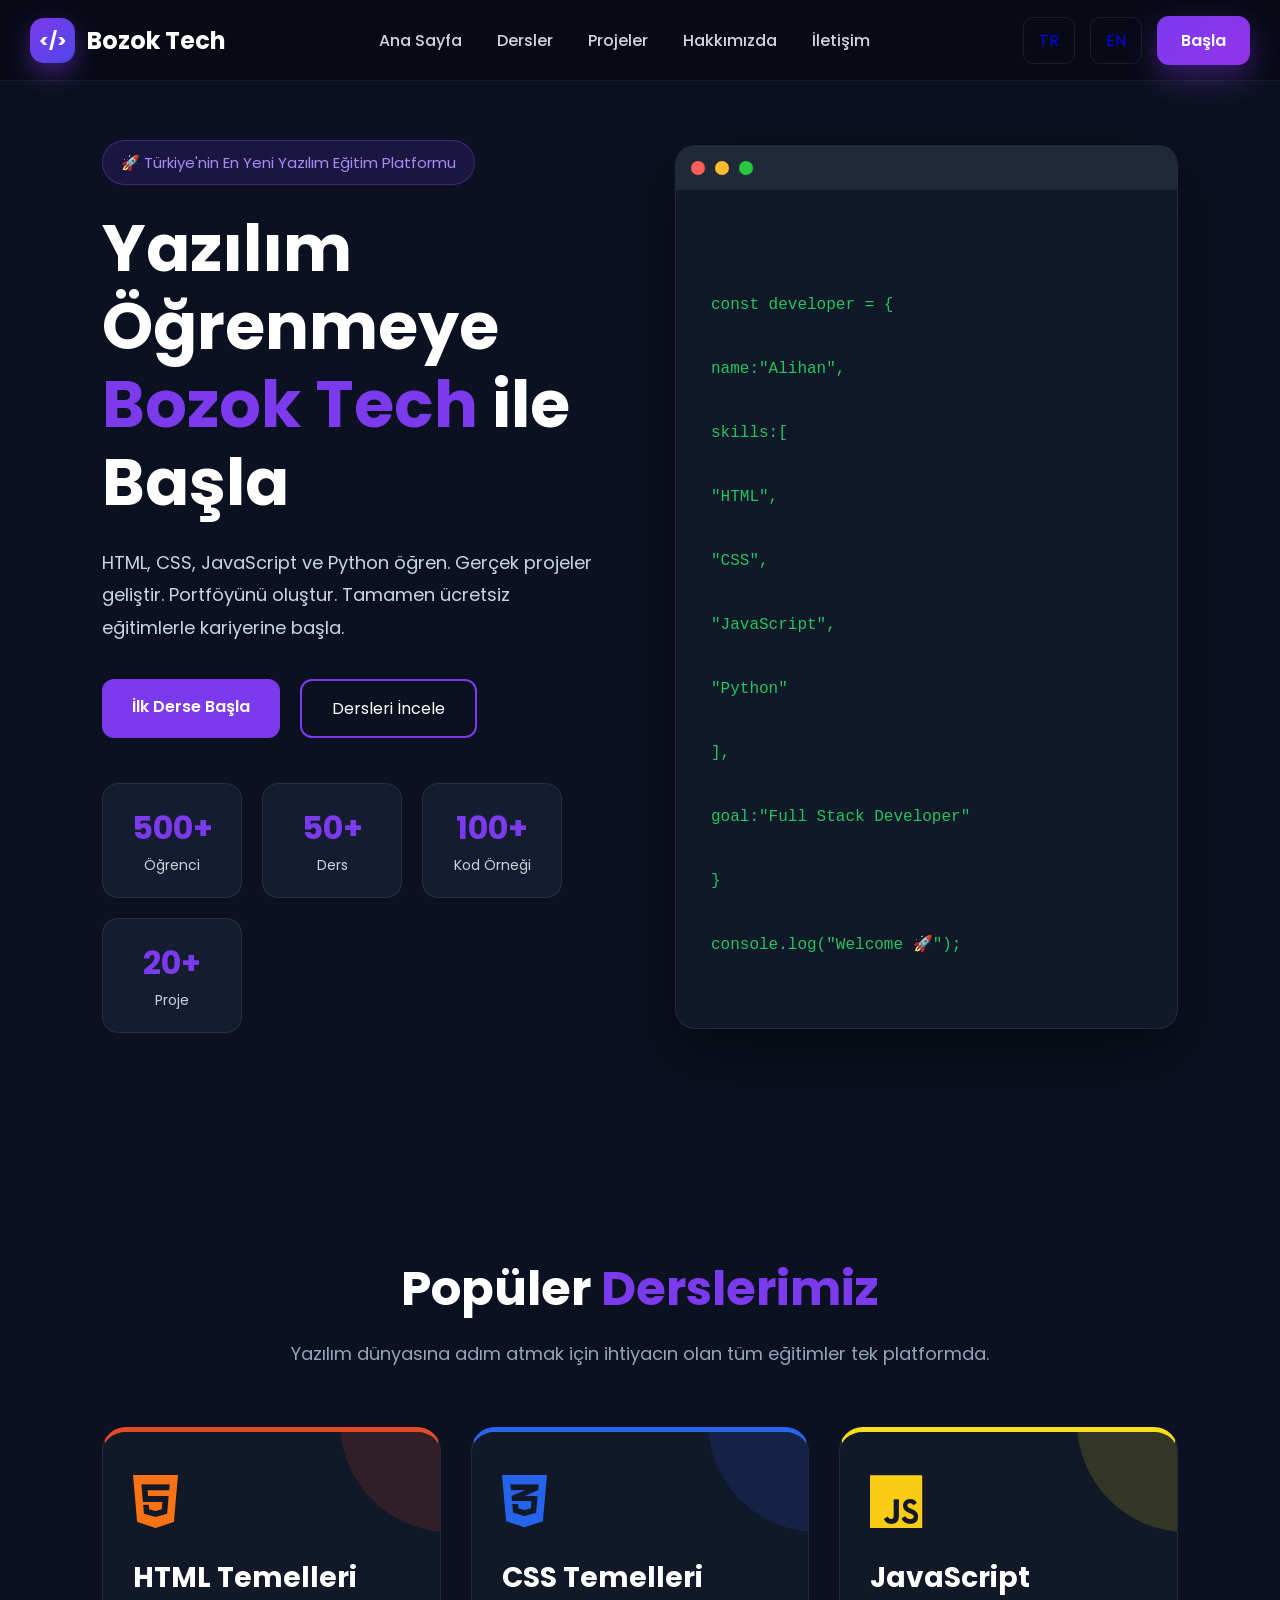
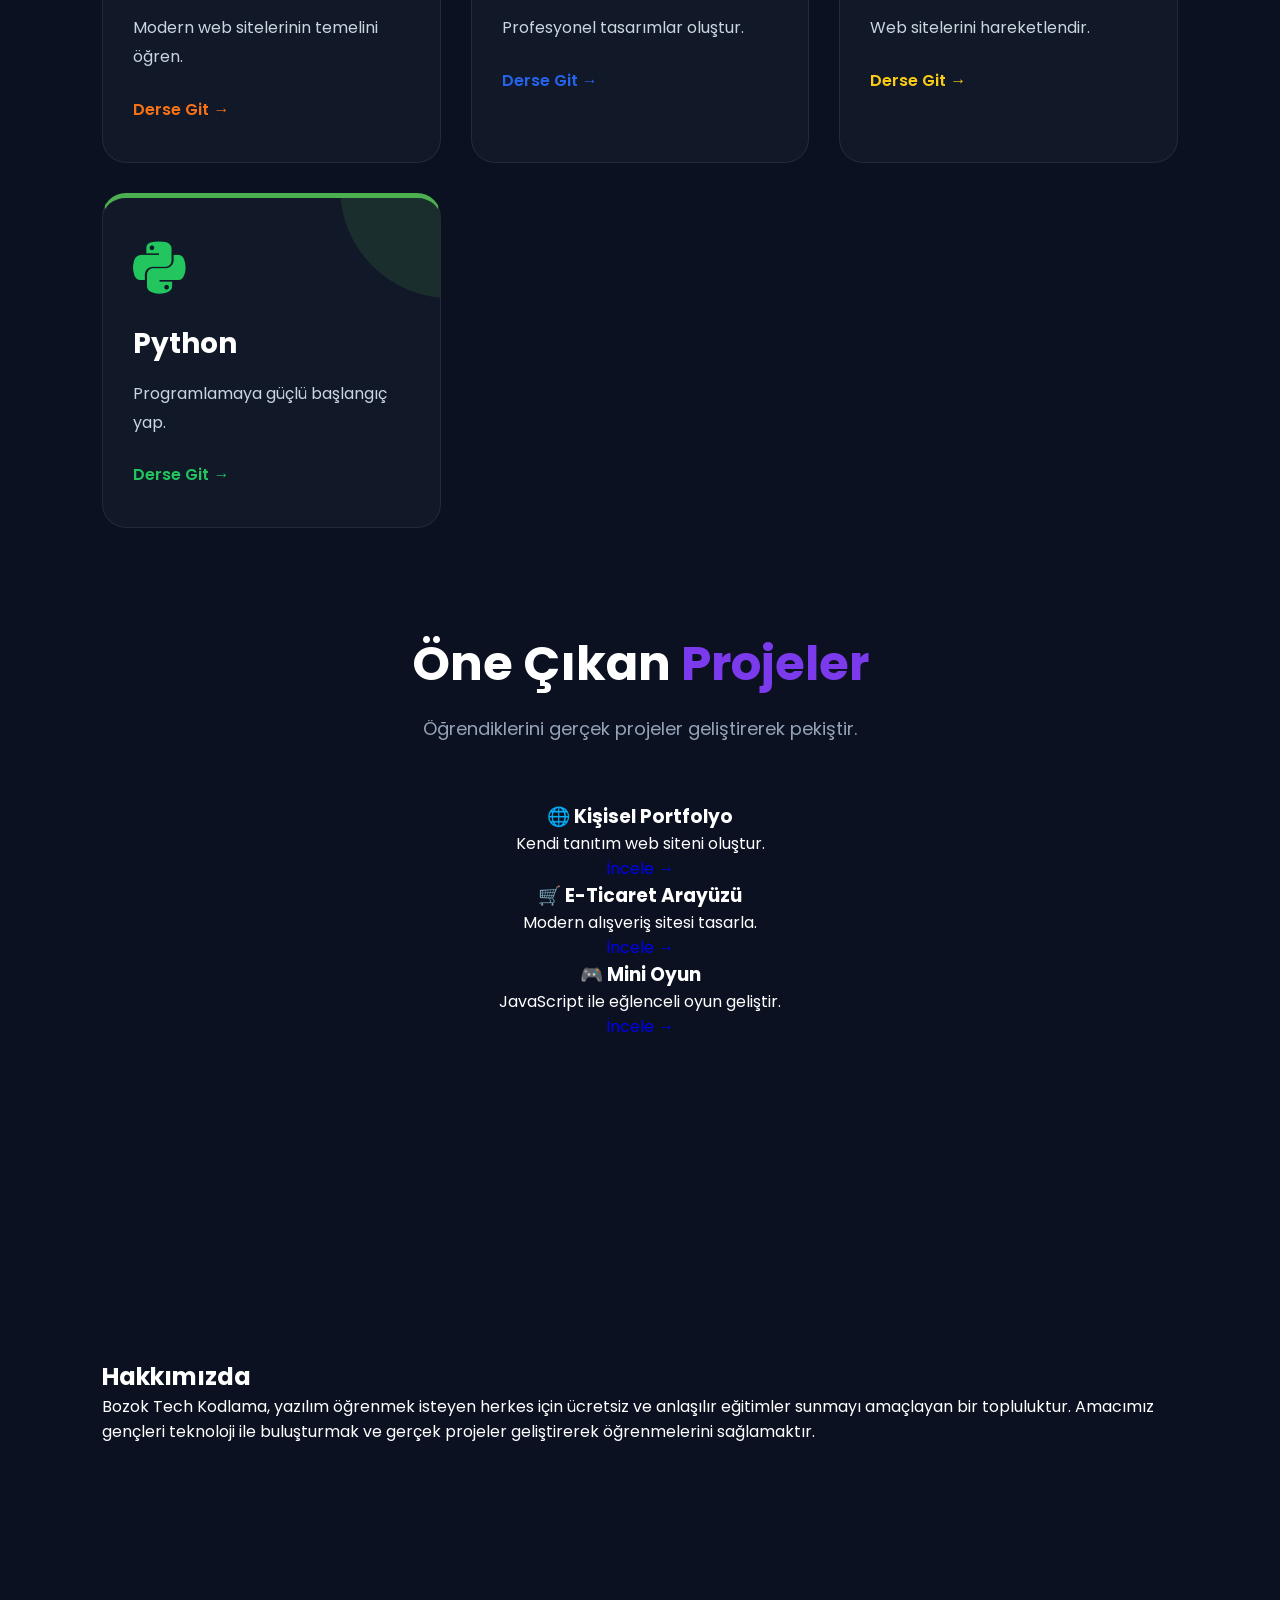
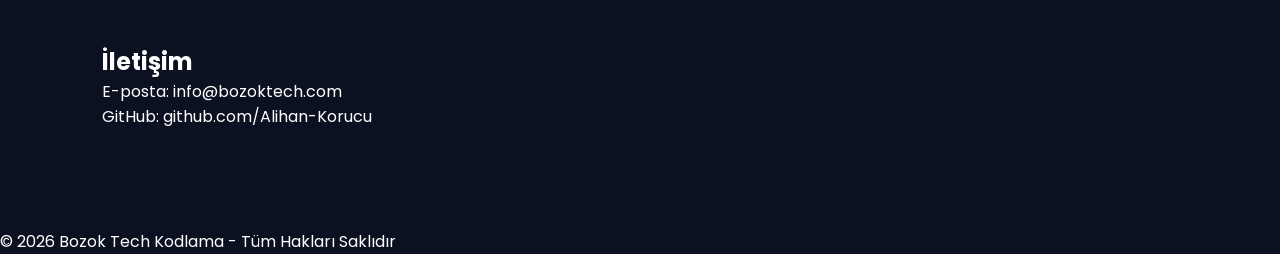
==== index.html @ 0d25fc5d "Update index.html" ====
<!DOCTYPE html>
<html lang="en">
<head>
<meta charset="UTF-8">
<meta name="viewport" content="width=device-width, initial-scale=1.0">
<title>Bozok Tech Coding</title>

<link rel="preconnect" href="https://fonts.googleapis.com">

<link rel="preconnect" href="https://fonts.gstatic.com" crossorigin>

<link href="https://fonts.googleapis.com/css2?family=Poppins:wght@300;400;500;600;700;800&display=swap" rel="stylesheet">

<link rel="stylesheet"
href="https://cdnjs.cloudflare.com/ajax/libs/font-awesome/6.7.2/css/all.min.css">

<link rel="stylesheet" href="style.css">

</head>

<body>

 <!--========== HEADER ==========-->

<header class="header">

    <nav class="navbar">

        <a href="#" class="logo">

            <div class="logo-box">&lt;/&gt;</div>

            <span>Bozok Tech</span>

        </a>

        <ul class="nav-links">

            <li><a href="#anasayfa">Ana Sayfa</a></li>

            <li><a href="#dersler">Dersler</a></li>

            <li><a href="#projeler">Projeler</a></li>

            <li><a href="#hakkimizda">Hakkımızda</a></li>

            <li><a href="#iletisim">İletişim</a></li>

        </ul>

        <div class="nav-buttons">

            <a href="index.html" class="lang">TR</a>

            <a href="en/index.html" class="lang">EN</a>

            <a href="html.html" class="start">Başla</a>

        </div>

    </nav>
 
</header>

<!-- ================= HERO ================= -->

<section id="anasayfa" class="hero">

<div class="hero-left">

<div class="hero-badge">
🚀 Türkiye'nin En Yeni Yazılım Eğitim Platformu
</div>

<h1>

Yazılım Öğrenmeye

<span>Bozok Tech</span>

ile Başla

</h1>

<p>

HTML, CSS, JavaScript ve Python öğren.

Gerçek projeler geliştir.

Portföyünü oluştur.

Tamamen ücretsiz eğitimlerle kariyerine başla.

</p>

<div class="hero-buttons">

<a href="html.html" class="primary-btn">

İlk Derse Başla

</a>

<a href="#dersler" class="secondary-btn">

Dersleri İncele

</a>

</div>

<div class="hero-stats">

<div class="stat-card">

<h2>500+</h2>

<span>Öğrenci</span>

</div>

<div class="stat-card">

<h2>50+</h2>

<span>Ders</span>

</div>

<div class="stat-card">

<h2>100+</h2>

<span>Kod Örneği</span>

</div>

<div class="stat-card">

<h2>20+</h2>

<span>Proje</span>

</div>

</div>

</div>

<div class="hero-right">

<div class="editor">

<div class="editor-top">

<span class="red"></span>

<span class="yellow"></span>

<span class="green"></span>

</div>

<pre><code>

const developer = {

name:"Alihan",

skills:[

"HTML",

"CSS",

"JavaScript",

"Python"

],

goal:"Full Stack Developer"

}

console.log("Welcome 🚀");

</code></pre>

</div>

</div>

</section>
<section id="dersler" class="courses">

<h2 class="section-title">

Popüler <span>Derslerimiz</span>

</h2>

<p class="section-text">

Yazılım dünyasına adım atmak için ihtiyacın olan tüm eğitimler tek platformda.

</p>

<div class="course-grid">

<div class="course-card html">

<i class="fa-brands fa-html5"></i>

<h3>HTML Temelleri</h3>

<p>

Modern web sitelerinin temelini öğren.

</p>

<a href="html.html">

Derse Git →

</a>

</div>

<div class="course-card css">

<i class="fa-brands fa-css3-alt"></i>

<h3>CSS Temelleri</h3>

<p>

Profesyonel tasarımlar oluştur.

</p>

<a href="css.html">

Derse Git →

</a>

</div>

<div class="course-card js">

<i class="fa-brands fa-js"></i>

<h3>JavaScript</h3>

<p>

Web sitelerini hareketlendir.

</p>

<a href="javascript.html">

Derse Git →

</a>

</div>

<div class="course-card python">

<i class="fa-brands fa-python"></i>

<h3>Python</h3>

<p>

Programlamaya güçlü başlangıç yap.

</p>

<a href="python.html">

Derse Git →

</a>

</div>

</div>
<!-- ================= PROJELER ================= -->

<section id="projeler" class="projects">

<h2 class="section-title">
Öne Çıkan <span>Projeler</span>
</h2>

<p class="section-text">
Öğrendiklerini gerçek projeler geliştirerek pekiştir.
</p>

<div class="project-grid">

<div class="project-card">
<h3>🌐 Kişisel Portfolyo</h3>
<p>Kendi tanıtım web siteni oluştur.</p>
<a href="#">İncele →</a>
</div>

<div class="project-card">
<h3>🛒 E-Ticaret Arayüzü</h3>
<p>Modern alışveriş sitesi tasarla.</p>
<a href="#">İncele →</a>
</div>

<div class="project-card">
<h3>🎮 Mini Oyun</h3>
<p>JavaScript ile eğlenceli oyun geliştir.</p>
<a href="#">İncele →</a>
</div>

</div>

</section>
</section>

<section id="hakkimizda">

<h2 class="title">Hakkımızda</h2>

<div class="about">
Bozok Tech Kodlama, yazılım öğrenmek isteyen herkes için
ücretsiz ve anlaşılır eğitimler sunmayı amaçlayan bir
topluluktur. Amacımız gençleri teknoloji ile buluşturmak
ve gerçek projeler geliştirerek öğrenmelerini sağlamaktır.
</div>

</section>

<section id="iletisim">

<h2 class="title">İletişim</h2>

<div class="contact">
<p>E-posta: info@bozoktech.com</p>
<p>GitHub: github.com/Alihan-Korucu</p>
</div>

</section>

<footer>
© 2026 Bozok Tech Kodlama - Tüm Hakları Saklıdır
</footer>

</body>
</html>
---- style.css ----
/*======================
HEADER
======================*/

.header{

position:fixed;

top:0;

left:0;

width:100%;

z-index:999;

background:rgba(8,10,20,.85);

backdrop-filter:blur(18px);

border-bottom:1px solid rgba(255,255,255,.08);

}

.navbar{

max-width:1350px;

height:80px;

margin:auto;

display:flex;

justify-content:space-between;

align-items:center;

padding:0 30px;

}

.logo{

display:flex;

align-items:center;

gap:12px;

font-size:24px;

font-weight:700;

color:#fff;

}

.logo-box{

width:45px;

height:45px;

border-radius:14px;

background:linear-gradient(135deg,#7c3aed,#4f46e5);

display:flex;

justify-content:center;

align-items:center;

font-weight:bold;

font-size:18px;

box-shadow:0 10px 25px rgba(124,58,237,.45);

}

.nav-links{

display:flex;

list-style:none;

gap:35px;

}

.nav-links a{

color:#d1d5db;

font-weight:500;

transition:.3s;

position:relative;

}

.nav-links a::after{

content:"";

position:absolute;

left:0;

bottom:-8px;

width:0;

height:2px;

background:#7c3aed;

transition:.3s;

}

.nav-links a:hover{

color:#fff;

}

.nav-links a:hover::after{

width:100%;

}

.nav-buttons{

display:flex;

align-items:center;

gap:15px;

}

.lang{

padding:10px 15px;

border-radius:10px;

border:1px solid rgba(255,255,255,.08);

}

.lang:hover{

background:#7c3aed;

}

.start{

padding:12px 24px;

border-radius:12px;

background:linear-gradient(135deg,#7c3aed,#9333ea);

color:white;

font-weight:600;

box-shadow:0 12px 30px rgba(124,58,237,.4);

transition:.3s;

}

.start:hover{

transform:translateY(-4px);

}
/*==============================
GENEL AYARLAR
==============================*/

*{
    margin:0;
    padding:0;
    box-sizing:border-box;
    scroll-behavior:smooth;
}

body{
    font-family:'Poppins',sans-serif;
    background:#0b1120;
    color:#fff;
    overflow-x:hidden;
}

a{
    text-decoration:none;
}

img{
    max-width:100%;
    display:block;
}

section{
    padding:100px 8%;
}

/*==============================
HERO
==============================*/

.hero{
    min-height:100vh;
    display:grid;
    grid-template-columns:1fr 1fr;
    align-items:center;
    gap:70px;
    padding-top:140px;
}

.hero-left h1{
    font-size:65px;
    line-height:1.2;
    margin:25px 0;
    font-weight:700;
}

.hero-left h1 span{
    color:#7c3aed;
}

.hero-left p{
    font-size:18px;
    color:#cbd5e1;
    line-height:1.8;
}

.hero-badge{
    display:inline-block;
    padding:10px 18px;
    background:rgba(124,58,237,.15);
    color:#a78bfa;
    border:1px solid rgba(124,58,237,.4);
    border-radius:30px;
    font-size:15px;
}

.hero-buttons{
    display:flex;
    gap:20px;
    margin-top:35px;
}

.primary-btn{
    background:#7c3aed;
    color:white;
    padding:15px 30px;
    border-radius:12px;
    transition:.3s;
    font-weight:600;
}

.primary-btn:hover{
    transform:translateY(-5px);
    box-shadow:0 15px 35px rgba(124,58,237,.45);
}

.secondary-btn{
    border:2px solid #7c3aed;
    color:#fff;
    padding:15px 30px;
    border-radius:12px;
    transition:.3s;
}

.secondary-btn:hover{
    background:#7c3aed;
}

.hero-stats{
    display:flex;
    gap:20px;
    margin-top:45px;
    flex-wrap:wrap;
}

.stat-card{
    width:140px;
    background:#141c2f;
    border:1px solid rgba(255,255,255,.08);
    padding:20px;
    border-radius:16px;
    text-align:center;
    transition:.3s;
}

.stat-card:hover{
    transform:translateY(-8px);
}

.stat-card h2{
    color:#7c3aed;
    font-size:32px;
}

.stat-card span{
    color:#cbd5e1;
    font-size:14px;
}

/*==============================
KOD EDİTÖRÜ
==============================*/

.editor{
    background:#111827;
    border-radius:20px;
    overflow:hidden;
    border:1px solid rgba(255,255,255,.08);
    box-shadow:0 25px 60px rgba(0,0,0,.45);
}

.editor-top{
    background:#1f2937;
    padding:15px;
    display:flex;
    gap:10px;
}

.editor-top span{
    width:14px;
    height:14px;
    border-radius:50%;
}

.red{
    background:#ff5f57;
}

.yellow{
    background:#febc2e;
}

.green{
    background:#28c840;
}

.editor pre{
    padding:35px;
    overflow:auto;
}

.editor code{
    color:#22c55e;
    font-size:16px;
    line-height:2;
    font-family:Consolas,monospace;
}

/*==============================
RESPONSIVE
==============================*/

@media(max-width:1000px){

.hero{
    grid-template-columns:1fr;
    text-align:center;
}

.hero-buttons{
    justify-content:center;
}

.hero-stats{
    justify-content:center;
}

.hero-left h1{
    font-size:45px;
}

}
/*====================================
POPÜLER DERSLER
====================================*/

.courses{
text-align:center;
}

.section-title{
font-size:52px;
font-weight:800;
margin-bottom:15px;
}

.section-title span{
color:#7c3aed;
}

.section-text{
color:#cbd5e1;
font-size:18px;
max-width:700px;
margin:0 auto 60px;
}

.course-grid{
display:grid;
grid-template-columns:repeat(auto-fit,minmax(250px,1fr));
gap:25px;
}

.course-card{
background:rgba(255,255,255,.05);
border:1px solid rgba(255,255,255,.08);
border-radius:22px;
padding:35px 28px;
text-align:left;
transition:.35s;
backdrop-filter:blur(15px);
position:relative;
overflow:hidden;
}

.course-card::before{
content:"";
position:absolute;
top:-50%;
right:-50%;
width:200px;
height:200px;
background:rgba(255,255,255,.05);
border-radius:50%;
}

.course-card:hover{
transform:translateY(-10px);
box-shadow:0 25px 50px rgba(0,0,0,.35);
}

.course-card i{
font-size:58px;
margin-bottom:20px;
}

.course-card h3{
font-size:28px;
margin-bottom:12px;
}

.course-card p{
color:#cbd5e1;
line-height:1.7;
margin-bottom:25px;
}

.course-card a{
display:inline-flex;
align-items:center;
gap:8px;
font-weight:600;
transition:.3s;
}

.course-card a:hover{
transform:translateX(6px);
}

/* HTML */
.course-card.html i{
color:#f97316;
}

.course-card.html a{
color:#f97316;
}

.course-card.html:hover{
border-color:rgba(249,115,22,.4);
}

/* CSS */
.course-card.css i{
color:#2563eb;
}

.course-card.css a{
color:#2563eb;
}

.course-card.css:hover{
border-color:rgba(37,99,235,.4);
}

/* JavaScript */
.course-card.js i{
color:#facc15;
}

.course-card.js a{
color:#facc15;
}

.course-card.js:hover{
border-color:rgba(250,204,21,.4);
}

/* Python */
.course-card.python i{
color:#22c55e;
}

.course-card.python a{
color:#22c55e;
}

.course-card.python:hover{
border-color:rgba(34,197,94,.4);
}

/* Responsive */
@media(max-width:768px){

.section-title{
font-size:38px;
}

.course-card{
text-align:center;
}

}
/*====================================
POPÜLER DERSLER
====================================*/

.courses{
    padding:120px 8%;
}

.section-title{
    font-size:48px;
    text-align:center;
    margin-bottom:15px;
    font-weight:700;
}

.section-title span{
    color:#7c3aed;
}

.section-text{
    text-align:center;
    color:#94a3b8;
    font-size:18px;
    max-width:700px;
    margin:0 auto 60px;
}

.course-grid{
    display:grid;
    grid-template-columns:repeat(auto-fit,minmax(270px,1fr));
    gap:30px;
}

.course-card{
    background:#111827;
    border:1px solid rgba(255,255,255,.08);
    border-radius:24px;
    padding:40px 30px;
    transition:.35s;
    position:relative;
    overflow:hidden;
}

.course-card::before{
    content:"";
    position:absolute;
    width:220px;
    height:220px;
    border-radius:50%;
    top:-120px;
    right:-120px;
    opacity:.15;
    transition:.4s;
}

.course-card:hover::before{
    transform:scale(1.3);
}

.course-card:hover{
    transform:translateY(-12px);
    box-shadow:0 20px 45px rgba(0,0,0,.35);
}

.course-card i{
    font-size:60px;
    margin-bottom:25px;
}

.course-card h3{
    font-size:28px;
    margin-bottom:15px;
}

.course-card p{
    color:#cbd5e1;
    line-height:1.8;
    margin-bottom:25px;
}

.course-card a{
    color:white;
    font-weight:600;
    display:inline-block;
    transition:.3s;
}

.course-card:hover a{
    transform:translateX(8px);
}

/* HTML */

.html{
    border-top:5px solid #e34c26;
}

.html::before{
    background:#e34c26;
}

.html i{
    color:#e34c26;
}

/* CSS */

.css{
    border-top:5px solid #2965f1;
}

.css::before{
    background:#2965f1;
}

.css i{
    color:#2965f1;
}

/* JavaScript */

.js{
    border-top:5px solid #f7df1e;
}

.js::before{
    background:#f7df1e;
}

.js i{
    color:#f7df1e;
}

/* Python */

.python{
    border-top:5px solid #4caf50;
}

.python::before{
    background:#4caf50;
}

.python i{
    color:#4caf50;
}

@media(max-width:900px){

.section-title{
    font-size:38px;
}

.course-card{
    text-align:center;
}

}
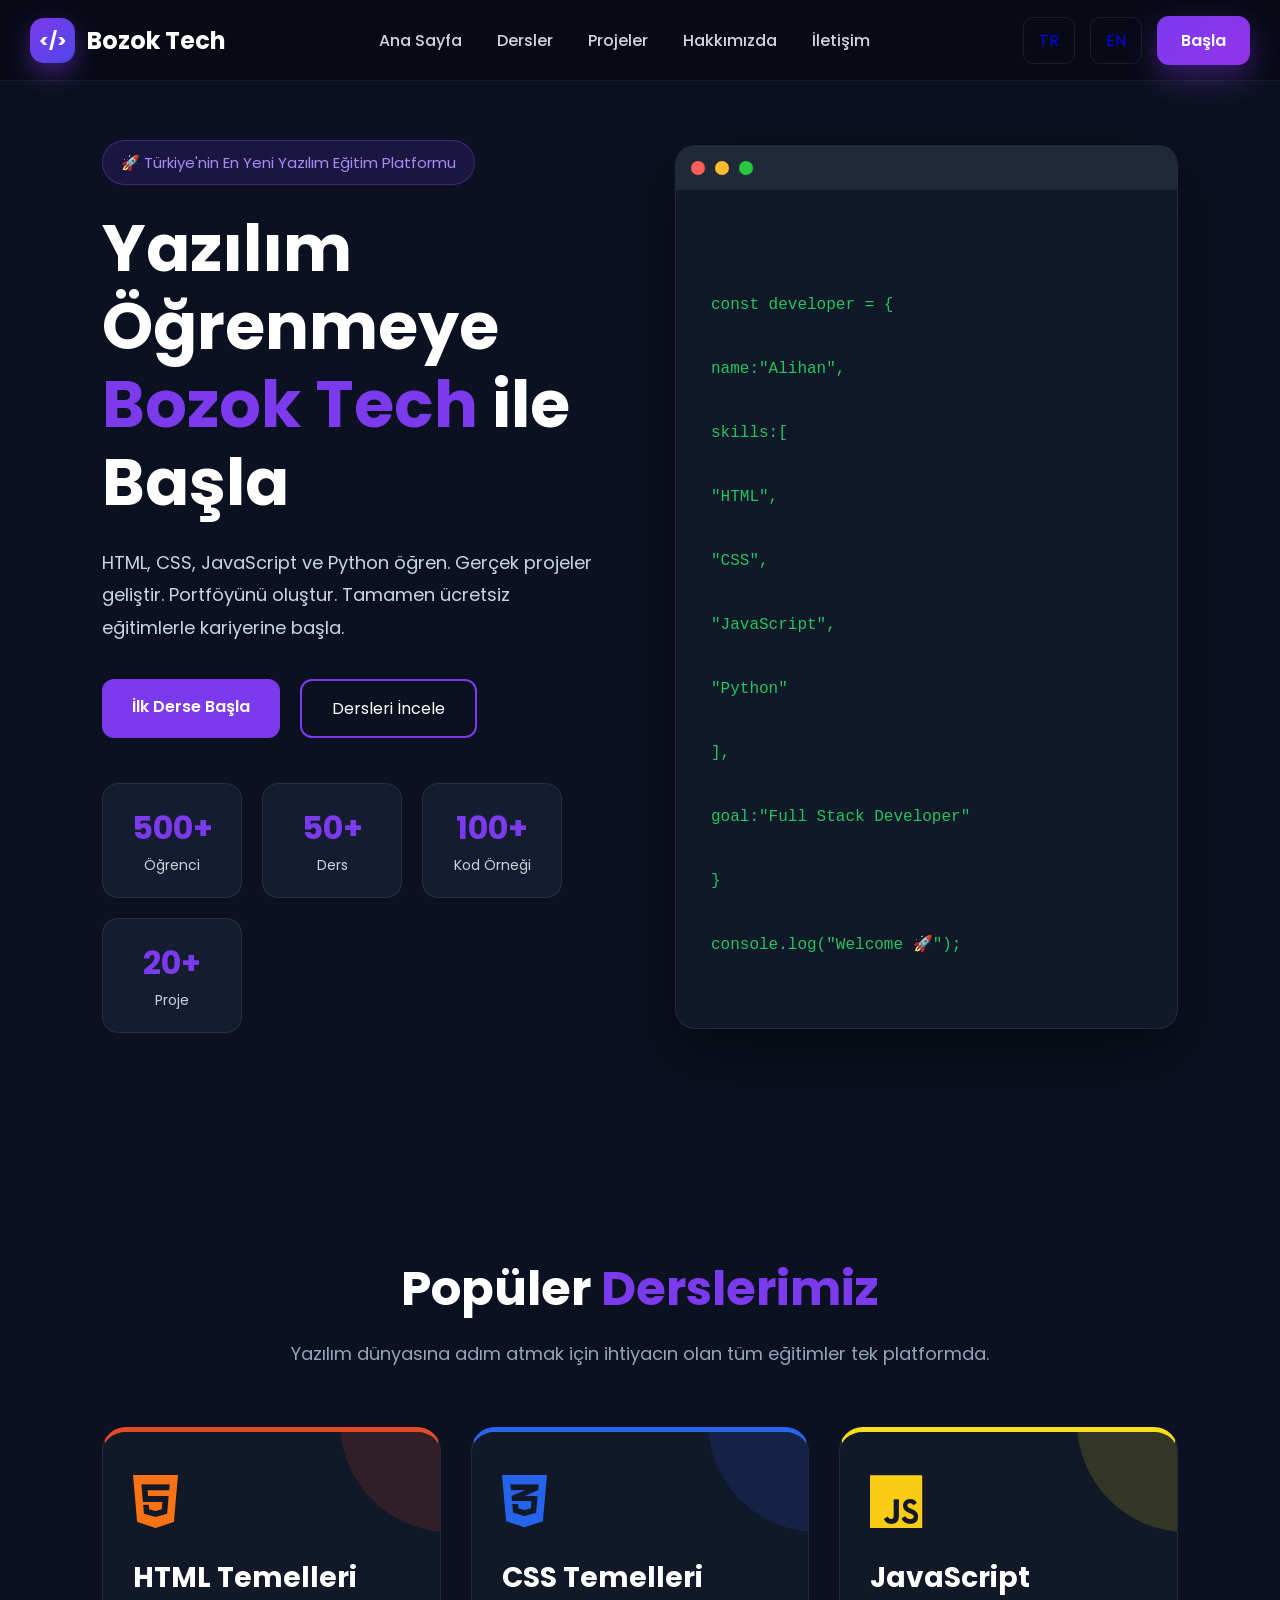
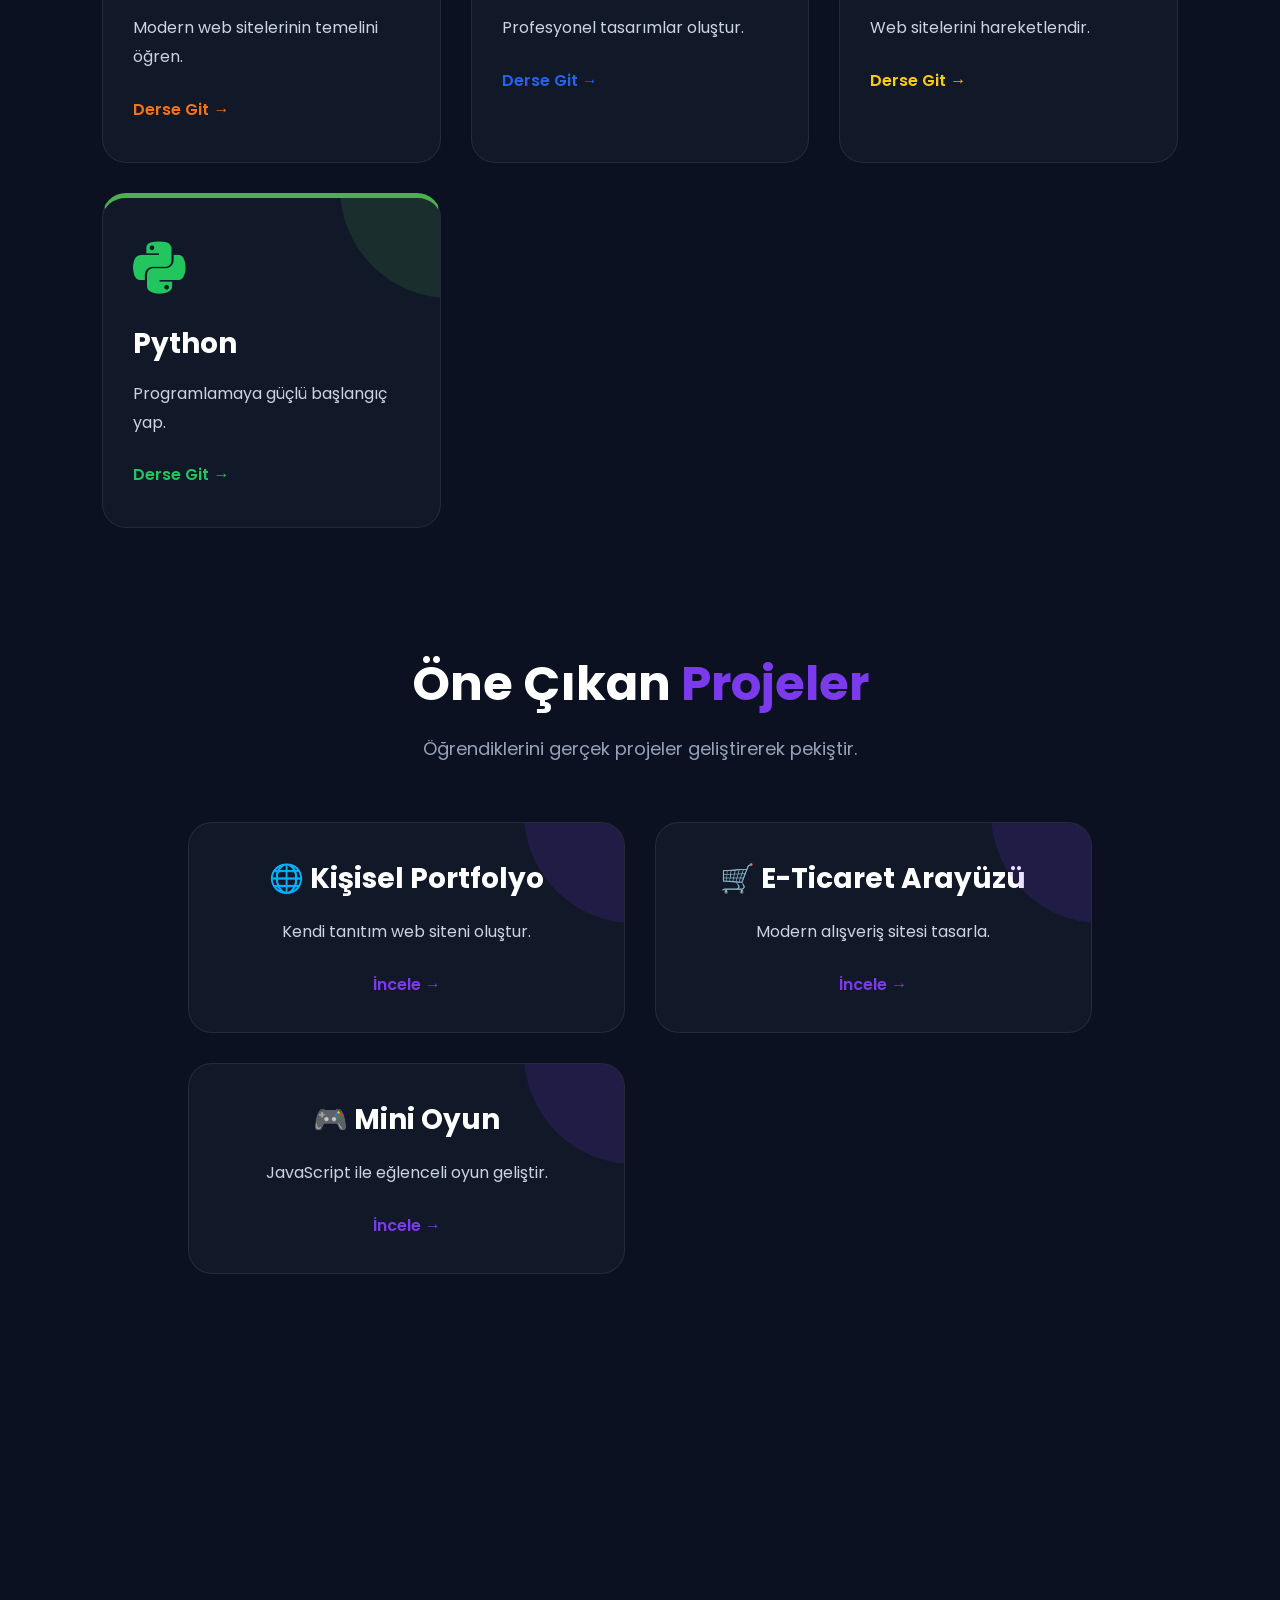
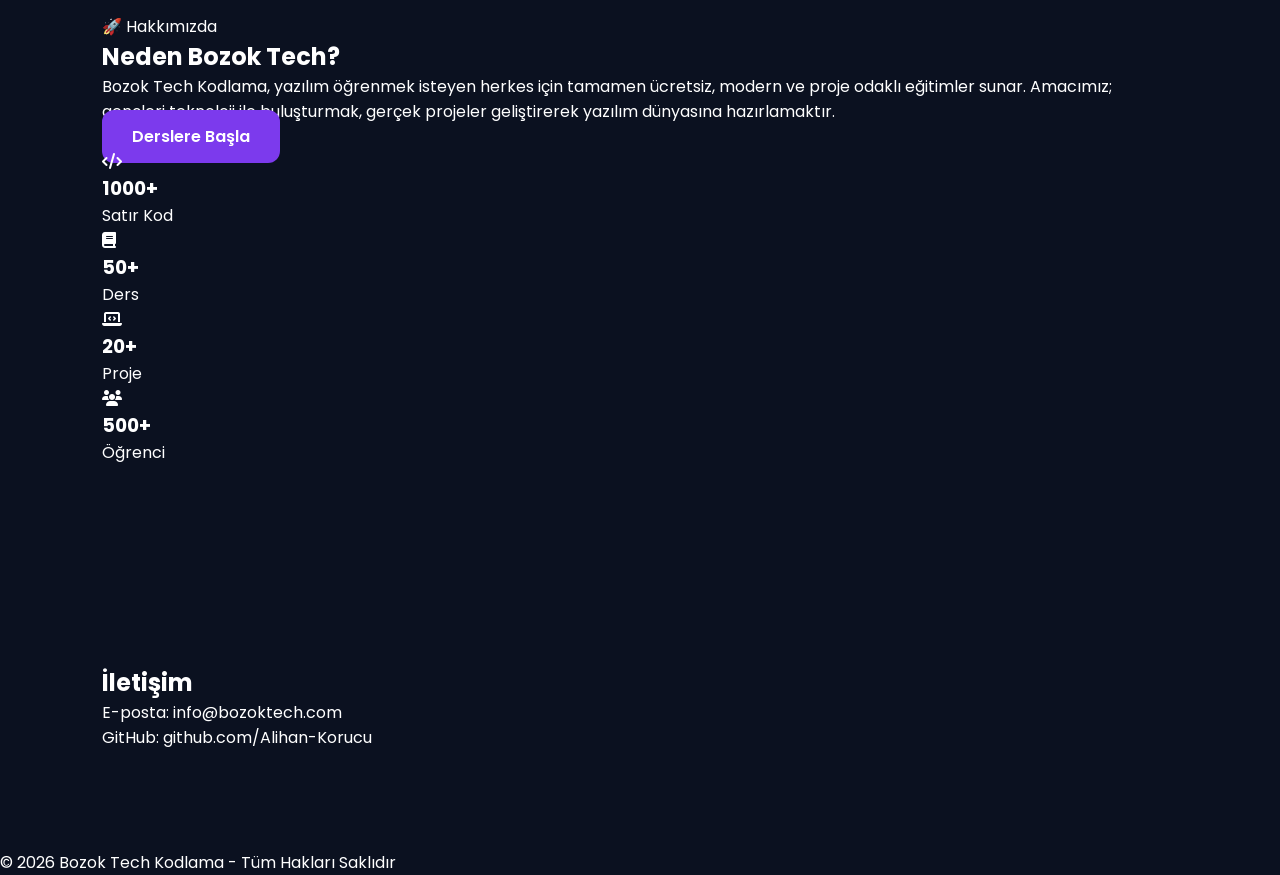
==== commit 211a1f67: "Update index.html" ====
--- a/index.html
+++ b/index.html
@@ -325,21 +325,89 @@
 </div>
 
 </section>
+ 
 </section>
 
-<section id="hakkimizda">
-
-<h2 class="title">Hakkımızda</h2>
-
-<div class="about">
+
+ <section id="hakkimizda" class="about-section">
+
+<div class="about-left">
+
+<span class="about-tag">
+🚀 Hakkımızda
+</span>
+
+<h2>
+
+Neden <span>Bozok Tech?</span>
+
+</h2>
+
+<p>
+
 Bozok Tech Kodlama, yazılım öğrenmek isteyen herkes için
-ücretsiz ve anlaşılır eğitimler sunmayı amaçlayan bir
-topluluktur. Amacımız gençleri teknoloji ile buluşturmak
-ve gerçek projeler geliştirerek öğrenmelerini sağlamaktır.
+tamamen ücretsiz, modern ve proje odaklı eğitimler sunar.
+
+Amacımız; gençleri teknoloji ile buluşturmak, gerçek
+projeler geliştirerek yazılım dünyasına hazırlamaktır.
+
+</p>
+
+<div class="about-buttons">
+
+<a href="#dersler" class="primary-btn">
+Derslere Başla
+</a>
+
+</div>
+
+</div>
+
+<div class="about-right">
+
+<div class="about-box">
+
+<i class="fa-solid fa-code"></i>
+
+<h3>1000+</h3>
+
+<p>Satır Kod</p>
+
+</div>
+
+<div class="about-box">
+
+<i class="fa-solid fa-book"></i>
+
+<h3>50+</h3>
+
+<p>Ders</p>
+
+</div>
+
+<div class="about-box">
+
+<i class="fa-solid fa-laptop-code"></i>
+
+<h3>20+</h3>
+
+<p>Proje</p>
+
+</div>
+
+<div class="about-box">
+
+<i class="fa-solid fa-users"></i>
+
+<h3>500+</h3>
+
+<p>Öğrenci</p>
+
+</div>
+
 </div>
 
 </section>
-
 <section id="iletisim">
 
 <h2 class="title">İletişim</h2>
--- a/style.css
+++ b/style.css
@@ -699,3 +699,73 @@
 }
 
 }
+/*====================================
+PROJELER
+====================================*/
+
+.projects{
+    padding:120px 8%;
+    text-align:center;
+}
+
+.project-grid{
+    display:grid;
+    grid-template-columns:repeat(auto-fit,minmax(300px,1fr));
+    gap:30px;
+    margin-top:60px;
+}
+
+.project-card{
+    background:#111827;
+    border:1px solid rgba(255,255,255,.08);
+    border-radius:24px;
+    padding:35px;
+    transition:.35s;
+    position:relative;
+    overflow:hidden;
+}
+
+.project-card::before{
+    content:"";
+    position:absolute;
+    width:220px;
+    height:220px;
+    border-radius:50%;
+    top:-120px;
+    right:-120px;
+    background:#7c3aed;
+    opacity:.15;
+    transition:.4s;
+}
+
+.project-card:hover::before{
+    transform:scale(1.3);
+}
+
+.project-card:hover{
+    transform:translateY(-12px);
+    box-shadow:0 20px 45px rgba(124,58,237,.35);
+    border-color:#7c3aed;
+}
+
+.project-card h3{
+    font-size:28px;
+    margin-bottom:18px;
+}
+
+.project-card p{
+    color:#cbd5e1;
+    line-height:1.8;
+    margin-bottom:25px;
+}
+
+.project-card a{
+    color:#7c3aed;
+    font-weight:600;
+    transition:.3s;
+}
+
+.project-card:hover a{
+    transform:translateX(8px);
+    display:inline-block;
+}
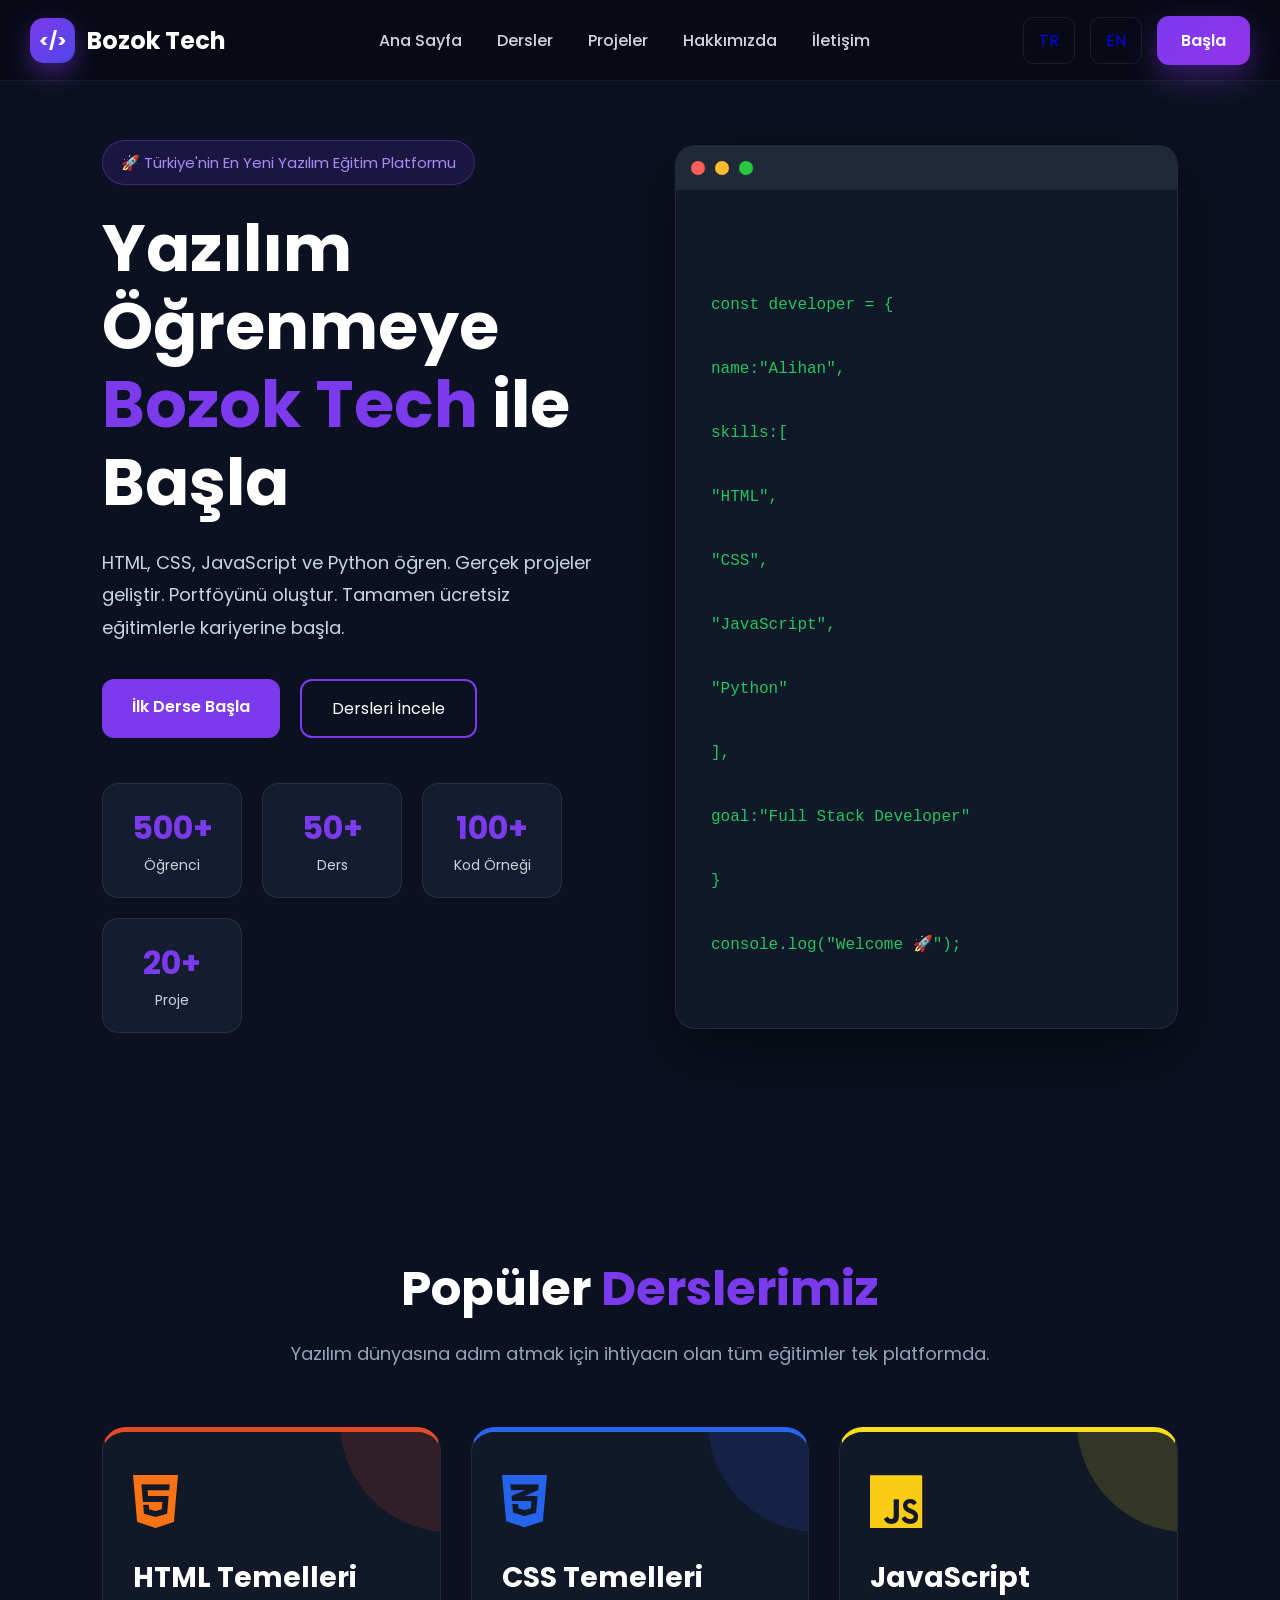
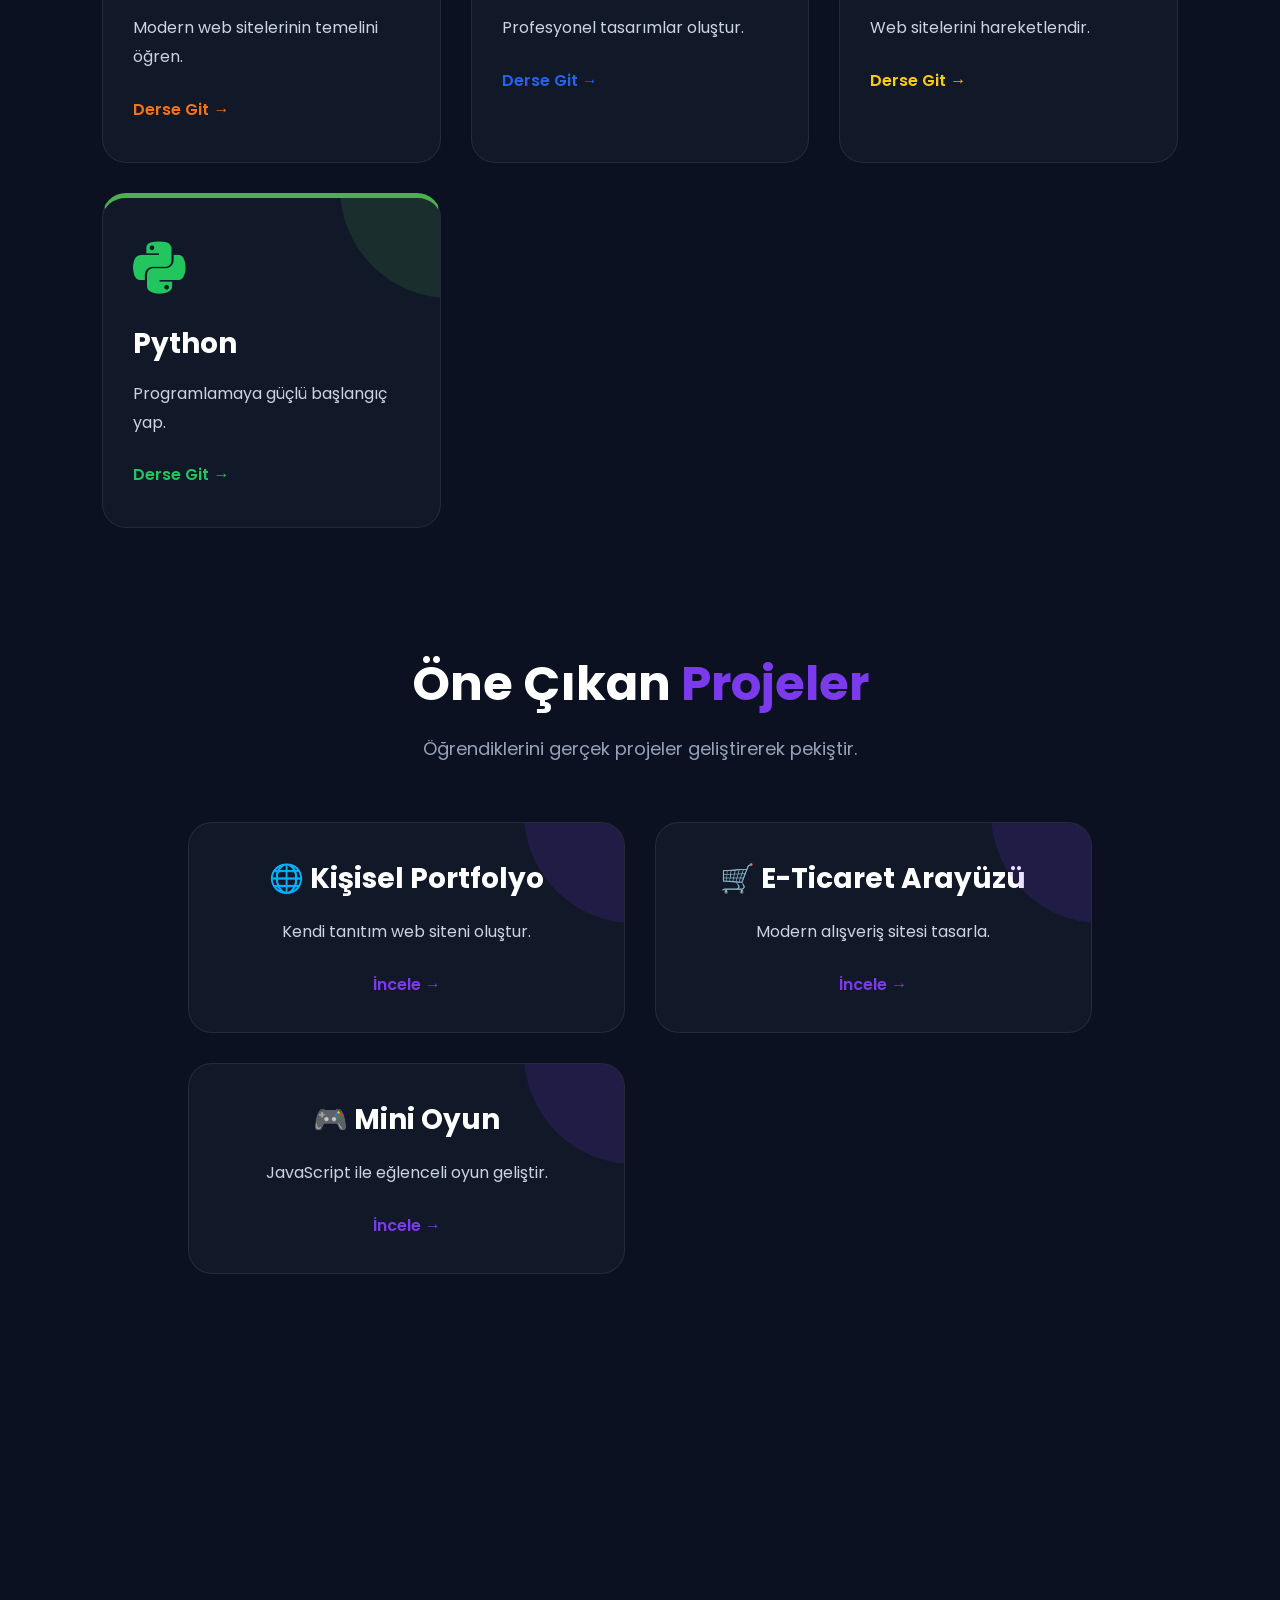
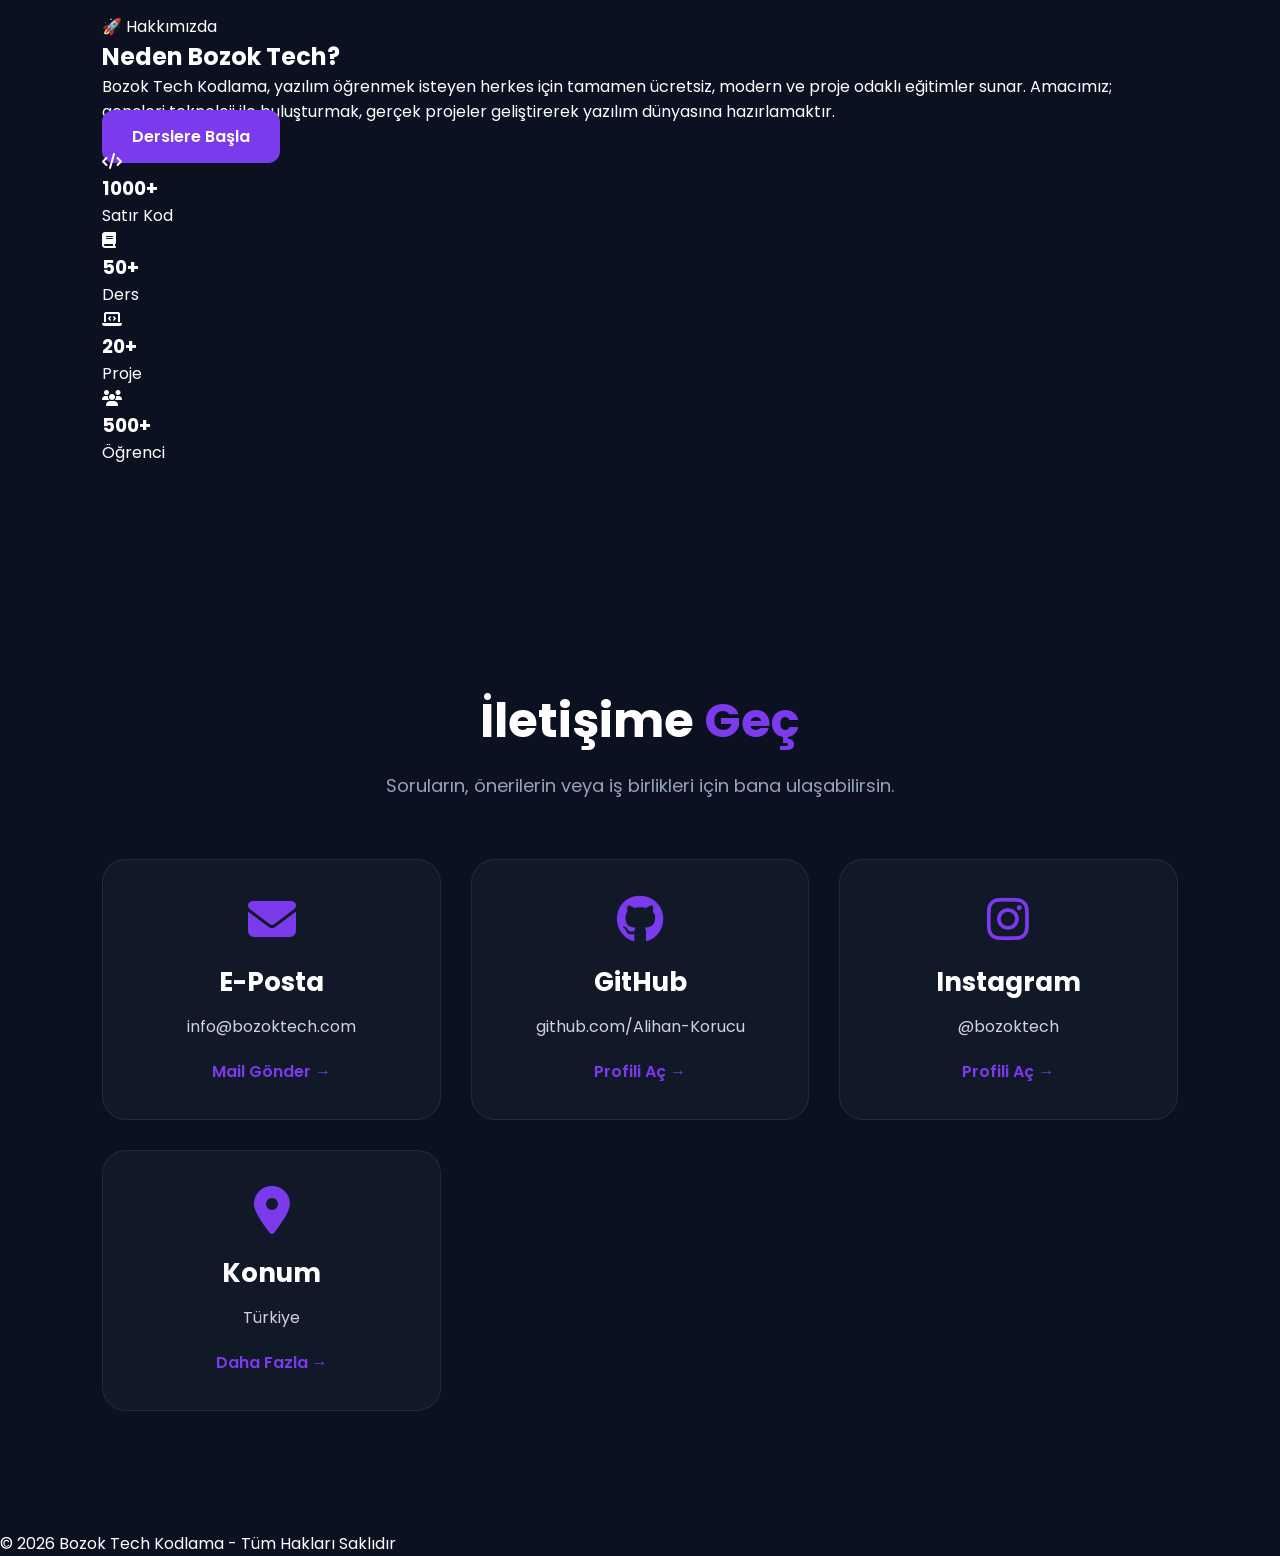
==== commit fe56880e: "Update index.html" ====
--- a/index.html
+++ b/index.html
@@ -408,13 +408,74 @@
 </div>
 
 </section>
-<section id="iletisim">
-
-<h2 class="title">İletişim</h2>
-
-<div class="contact">
-<p>E-posta: info@bozoktech.com</p>
-<p>GitHub: github.com/Alihan-Korucu</p>
+<section id="iletisim" class="contact-section">
+
+<h2 class="section-title">
+İletişime <span>Geç</span>
+</h2>
+
+<p class="section-text">
+Soruların, önerilerin veya iş birlikleri için bana ulaşabilirsin.
+</p>
+
+<div class="contact-grid">
+
+<div class="contact-card">
+
+<i class="fa-solid fa-envelope"></i>
+
+<h3>E-Posta</h3>
+
+<p>info@bozoktech.com</p>
+
+<a href="mailto:info@bozoktech.com">
+Mail Gönder →
+</a>
+
+</div>
+
+<div class="contact-card">
+
+<i class="fa-brands fa-github"></i>
+
+<h3>GitHub</h3>
+
+<p>github.com/Alihan-Korucu</p>
+
+<a href="https://github.com/Alihan-Korucu" target="_blank">
+Profili Aç →
+</a>
+
+</div>
+
+<div class="contact-card">
+
+<i class="fa-brands fa-instagram"></i>
+
+<h3>Instagram</h3>
+
+<p>@bozoktech</p>
+
+<a href="#">
+Profili Aç →
+</a>
+
+</div>
+
+<div class="contact-card">
+
+<i class="fa-solid fa-location-dot"></i>
+
+<h3>Konum</h3>
+
+<p>Türkiye</p>
+
+<a href="#">
+Daha Fazla →
+</a>
+
+</div>
+
 </div>
 
 </section>
--- a/style.css
+++ b/style.css
@@ -769,3 +769,59 @@
     transform:translateX(8px);
     display:inline-block;
 }
+/*====================================
+İLETİŞİM
+====================================*/
+
+.contact-section{
+    padding:120px 8%;
+    text-align:center;
+}
+
+.contact-grid{
+    display:grid;
+    grid-template-columns:repeat(auto-fit,minmax(260px,1fr));
+    gap:30px;
+    margin-top:60px;
+}
+
+.contact-card{
+    background:#111827;
+    border:1px solid rgba(255,255,255,.08);
+    border-radius:24px;
+    padding:35px;
+    transition:.35s;
+}
+
+.contact-card:hover{
+    transform:translateY(-10px);
+    border-color:#7c3aed;
+    box-shadow:0 20px 40px rgba(124,58,237,.25);
+}
+
+.contact-card i{
+    font-size:48px;
+    color:#7c3aed;
+    margin-bottom:20px;
+}
+
+.contact-card h3{
+    font-size:26px;
+    margin-bottom:12px;
+}
+
+.contact-card p{
+    color:#cbd5e1;
+    margin-bottom:20px;
+}
+
+.contact-card a{
+    color:#7c3aed;
+    font-weight:600;
+    transition:.3s;
+}
+
+.contact-card:hover a{
+    display:inline-block;
+    transform:translateX(8px);
+}
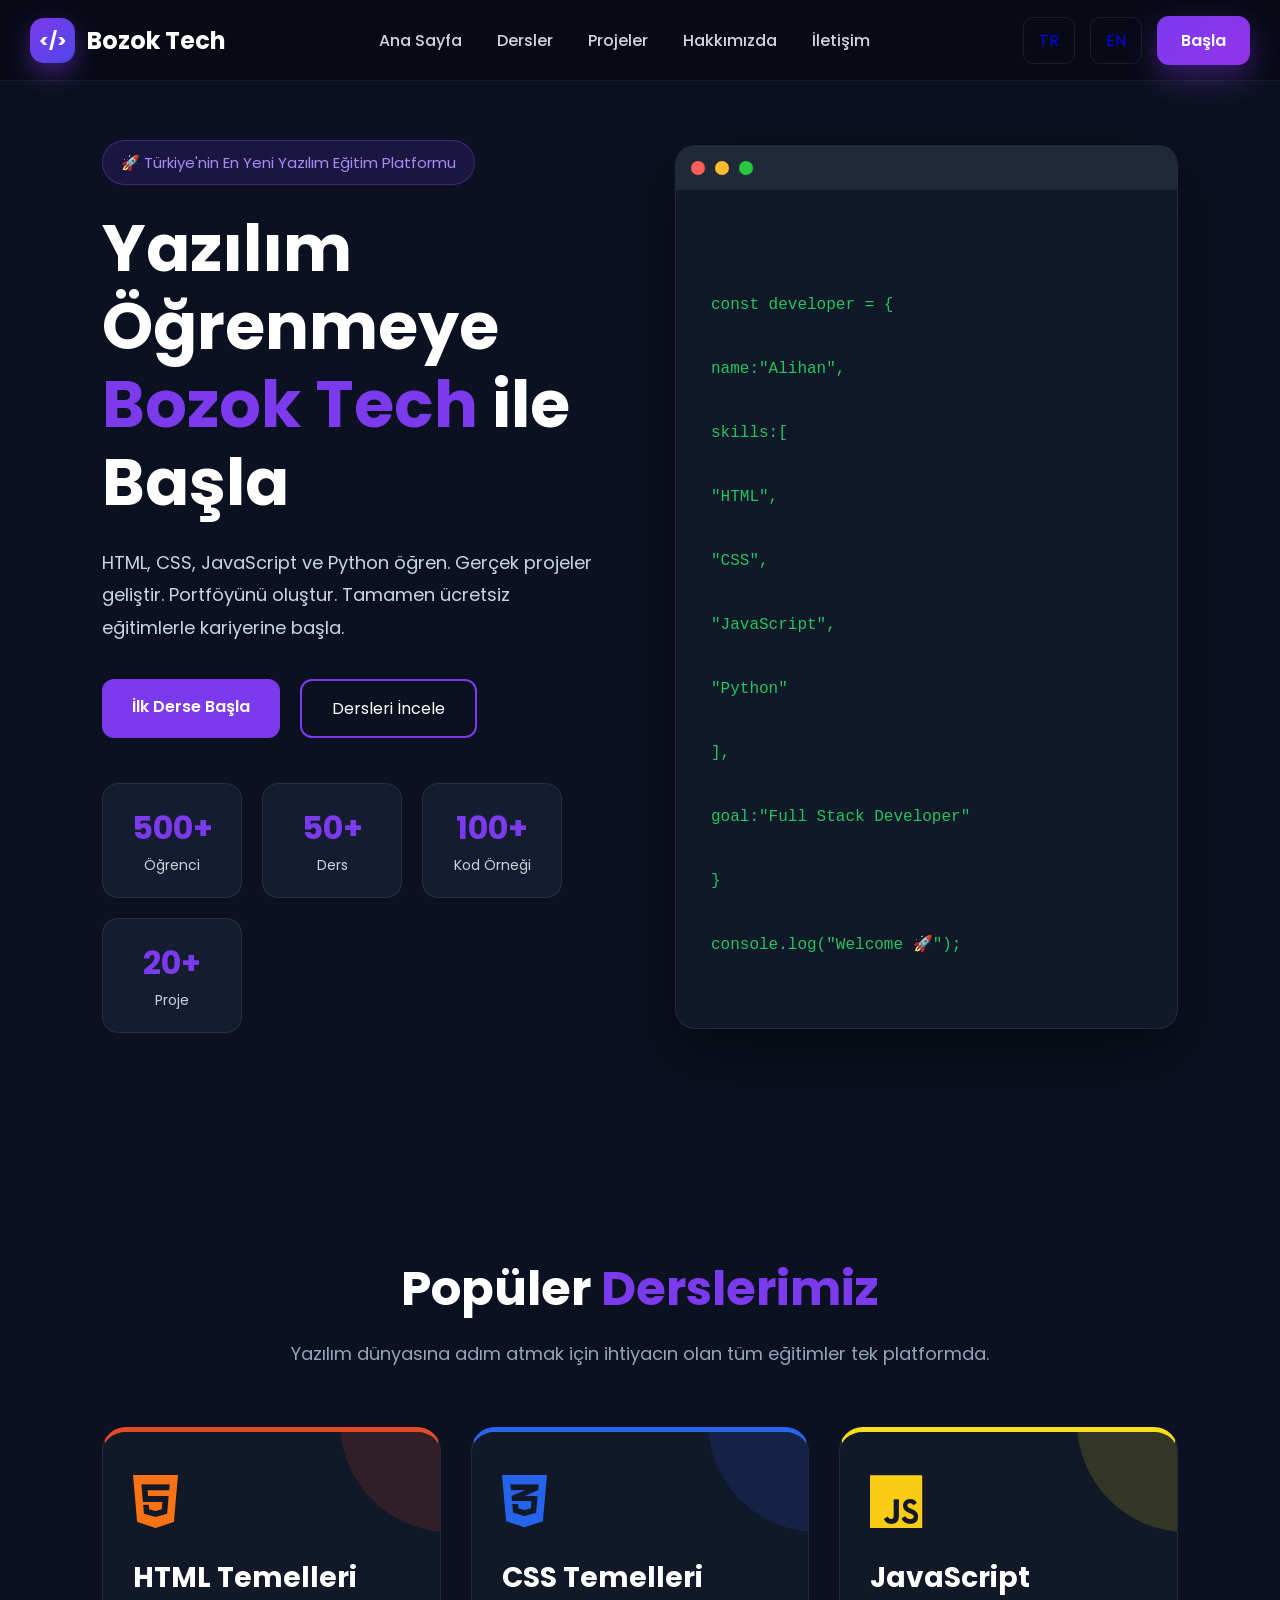
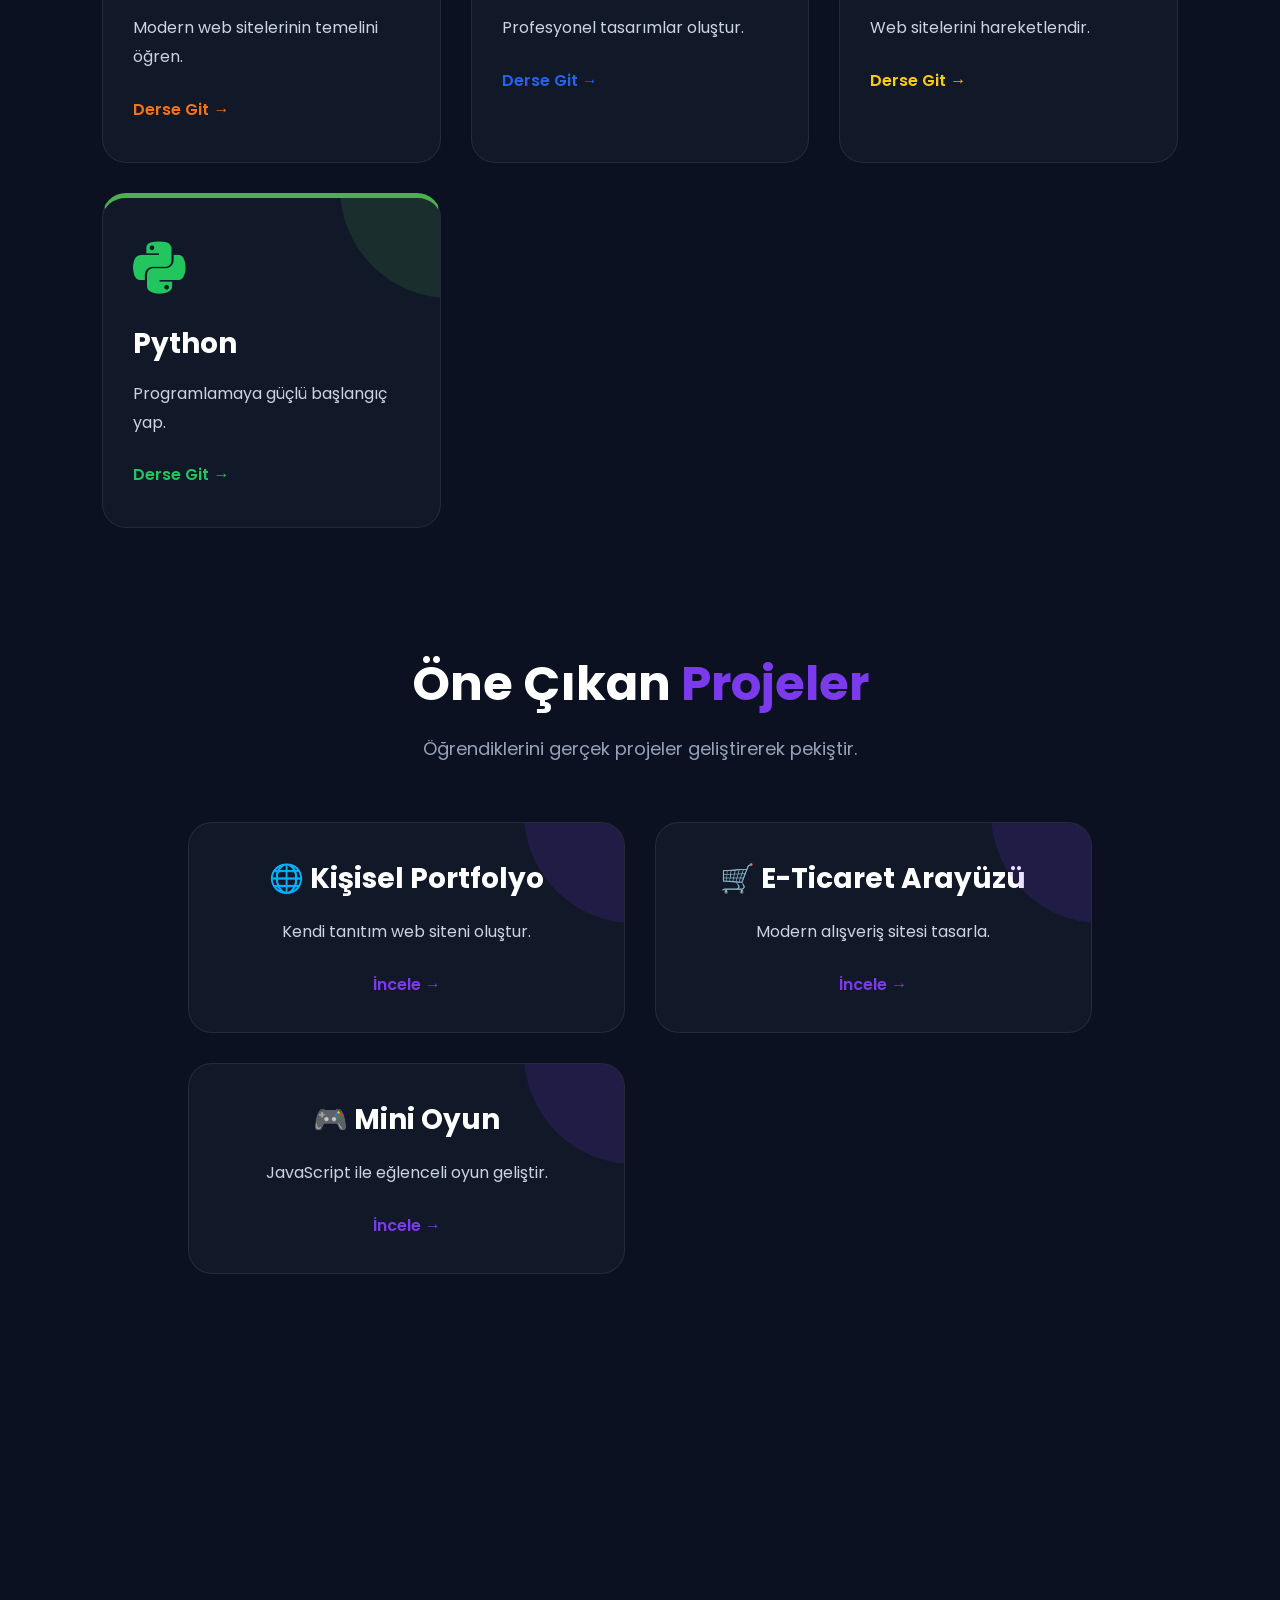
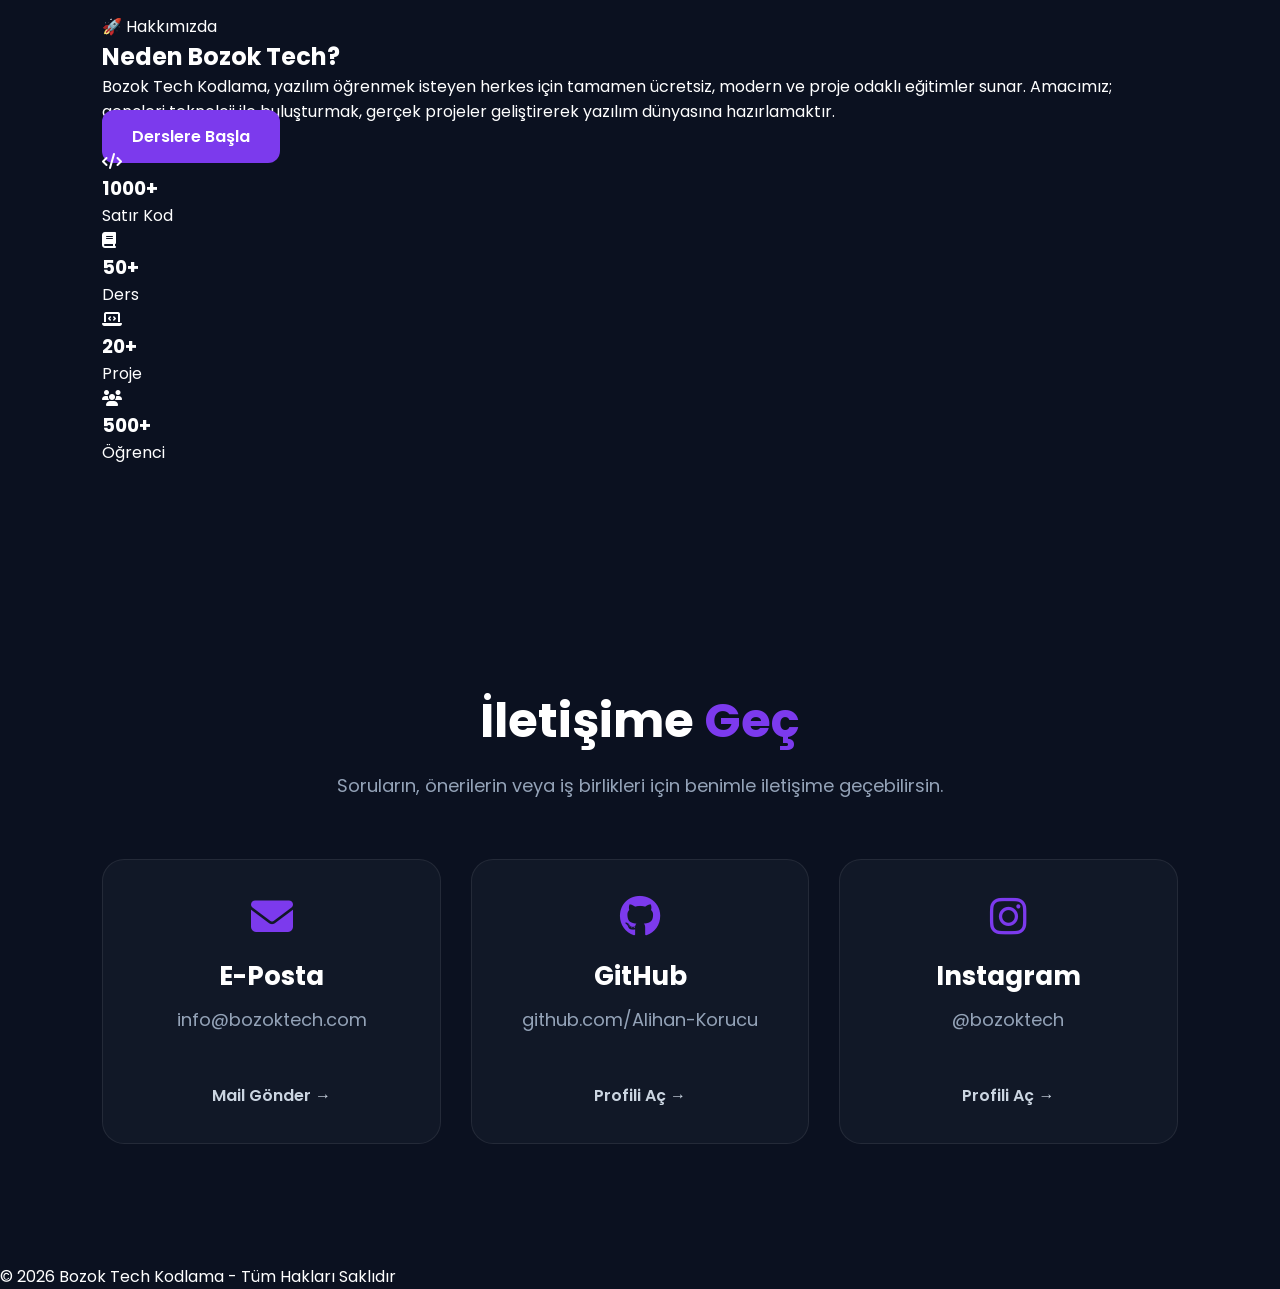
==== commit 1047577c: "Update index.html" ====
--- a/index.html
+++ b/index.html
@@ -408,78 +408,42 @@
 </div>
 
 </section>
-<section id="iletisim" class="contact-section">
-
-<h2 class="section-title">
-İletişime <span>Geç</span>
-</h2>
-
-<p class="section-text">
-Soruların, önerilerin veya iş birlikleri için bana ulaşabilirsin.
-</p>
-
-<div class="contact-grid">
-
-<div class="contact-card">
-
-<i class="fa-solid fa-envelope"></i>
-
-<h3>E-Posta</h3>
-
-<p>info@bozoktech.com</p>
-
-<a href="mailto:info@bozoktech.com">
-Mail Gönder →
-</a>
-
-</div>
-
-<div class="contact-card">
-
-<i class="fa-brands fa-github"></i>
-
-<h3>GitHub</h3>
-
-<p>github.com/Alihan-Korucu</p>
-
-<a href="https://github.com/Alihan-Korucu" target="_blank">
-Profili Aç →
-</a>
-
-</div>
-
-<div class="contact-card">
-
-<i class="fa-brands fa-instagram"></i>
-
-<h3>Instagram</h3>
-
-<p>@bozoktech</p>
-
-<a href="#">
-Profili Aç →
-</a>
-
-</div>
-
-<div class="contact-card">
-
-<i class="fa-solid fa-location-dot"></i>
-
-<h3>Konum</h3>
-
-<p>Türkiye</p>
-
-<a href="#">
-Daha Fazla →
-</a>
-
-</div>
-
-</div>
+<section id="iletisim" class="contact">
+
+    <h2 class="section-title">
+        İletişime <span>Geç</span>
+    </h2>
+
+    <p class="section-text">
+        Soruların, önerilerin veya iş birlikleri için benimle iletişime geçebilirsin.
+    </p>
+
+    <div class="contact-grid">
+
+        <div class="contact-card">
+            <i class="fa-solid fa-envelope"></i>
+            <h3>E-Posta</h3>
+            <p>info@bozoktech.com</p>
+            <a href="mailto:info@bozoktech.com">Mail Gönder →</a>
+        </div>
+
+        <div class="contact-card">
+            <i class="fa-brands fa-github"></i>
+            <h3>GitHub</h3>
+            <p>github.com/Alihan-Korucu</p>
+            <a href="https://github.com/Alihan-Korucu" target="_blank">Profili Aç →</a>
+        </div>
+
+        <div class="contact-card">
+            <i class="fa-brands fa-instagram"></i>
+            <h3>Instagram</h3>
+            <p>@bozoktech</p>
+            <a href="#">Profili Aç →</a>
+        </div>
+
+    </div>
 
 </section>
-
 <footer>
 © 2026 Bozok Tech Kodlama - Tüm Hakları Saklıdır
 </footer>
--- a/style.css
+++ b/style.css
@@ -825,3 +825,59 @@
     display:inline-block;
     transform:translateX(8px);
 }
+/*==============================
+İLETİŞİM
+==============================*/
+
+.contact{
+    padding:120px 8%;
+    text-align:center;
+}
+
+.contact h2{
+    font-size:48px;
+    margin-bottom:15px;
+}
+
+.contact p{
+    color:#94a3b8;
+    margin-bottom:50px;
+    font-size:18px;
+}
+
+.contact-grid{
+    display:grid;
+    grid-template-columns:repeat(auto-fit,minmax(280px,1fr));
+    gap:30px;
+}
+
+.contact-card{
+    background:#111827;
+    border:1px solid rgba(255,255,255,.08);
+    border-radius:22px;
+    padding:35px;
+    transition:.35s;
+}
+
+.contact-card:hover{
+    transform:translateY(-10px);
+    border-color:#7c3aed;
+}
+
+.contact-card i{
+    font-size:42px;
+    color:#7c3aed;
+    margin-bottom:20px;
+}
+
+.contact-card h3{
+    margin-bottom:10px;
+}
+
+.contact-card a{
+    color:#cbd5e1;
+}
+
+.contact-card a:hover{
+    color:#7c3aed;
+}
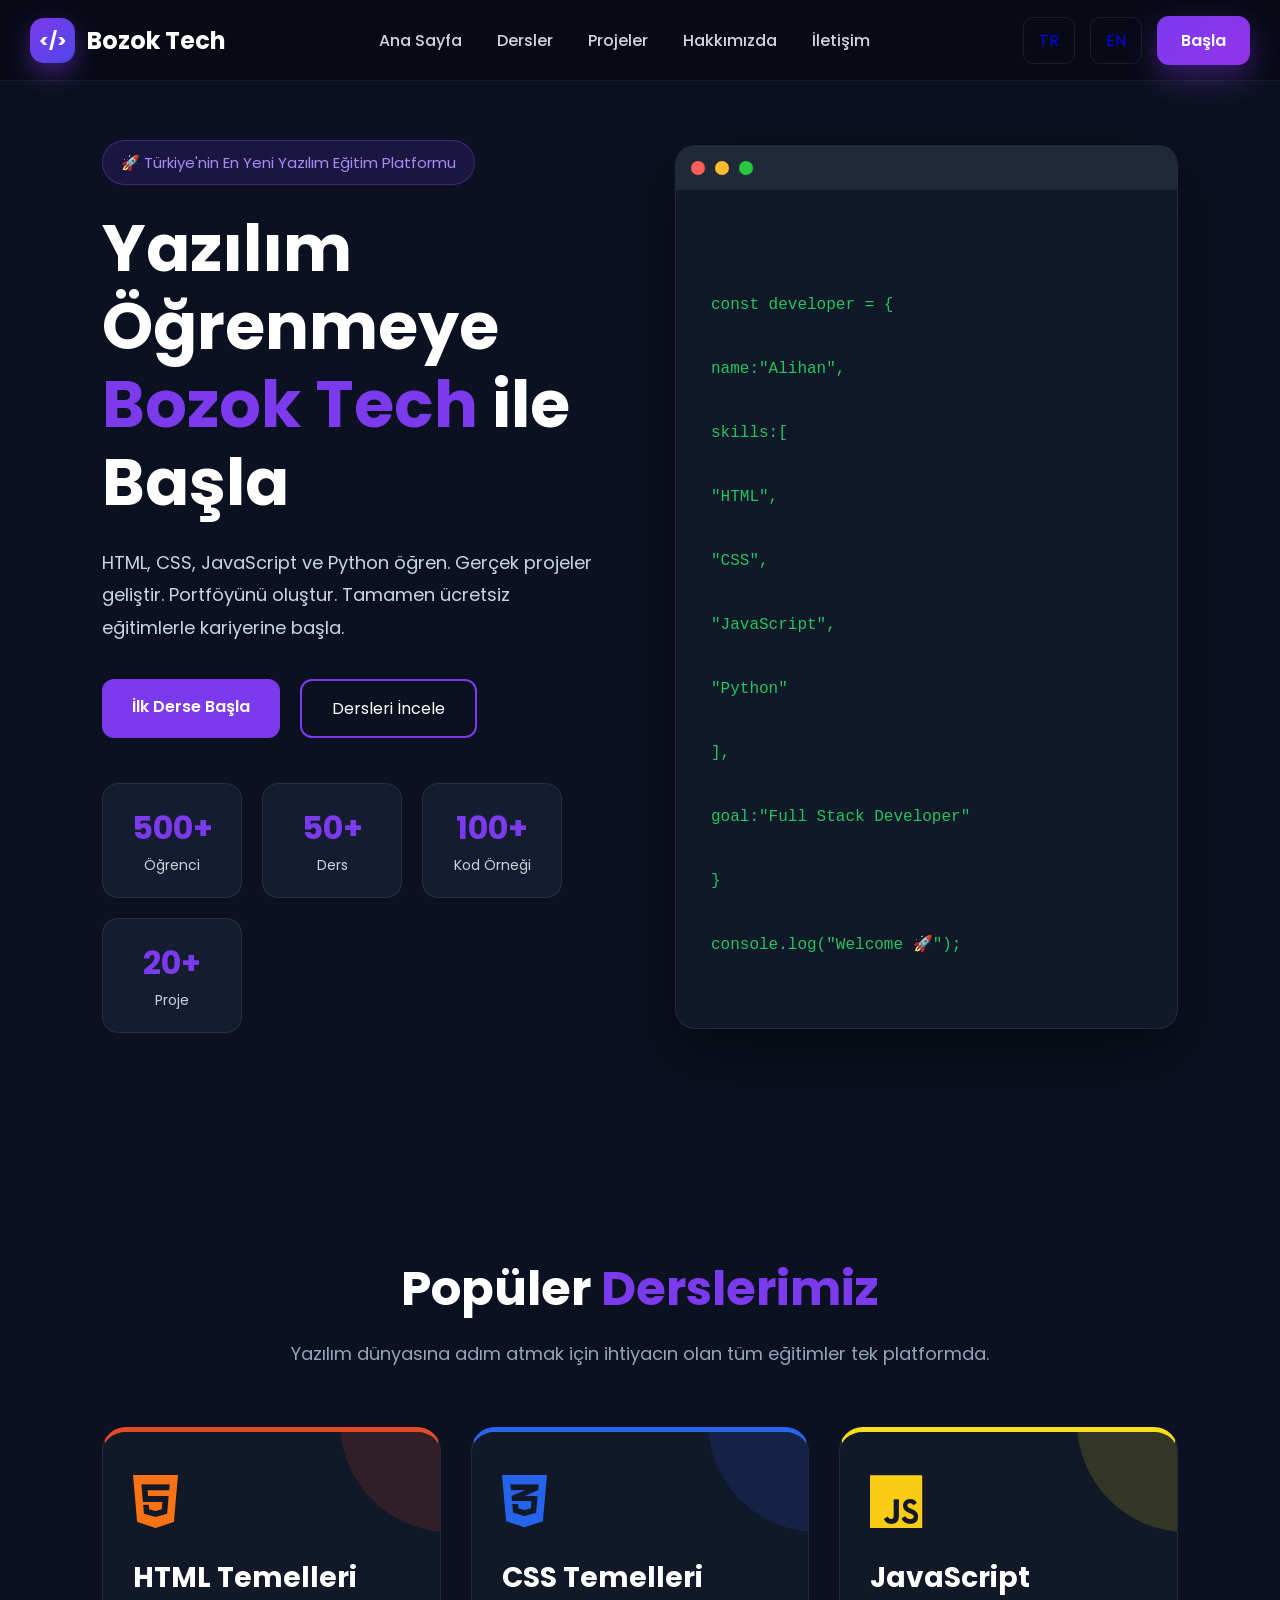
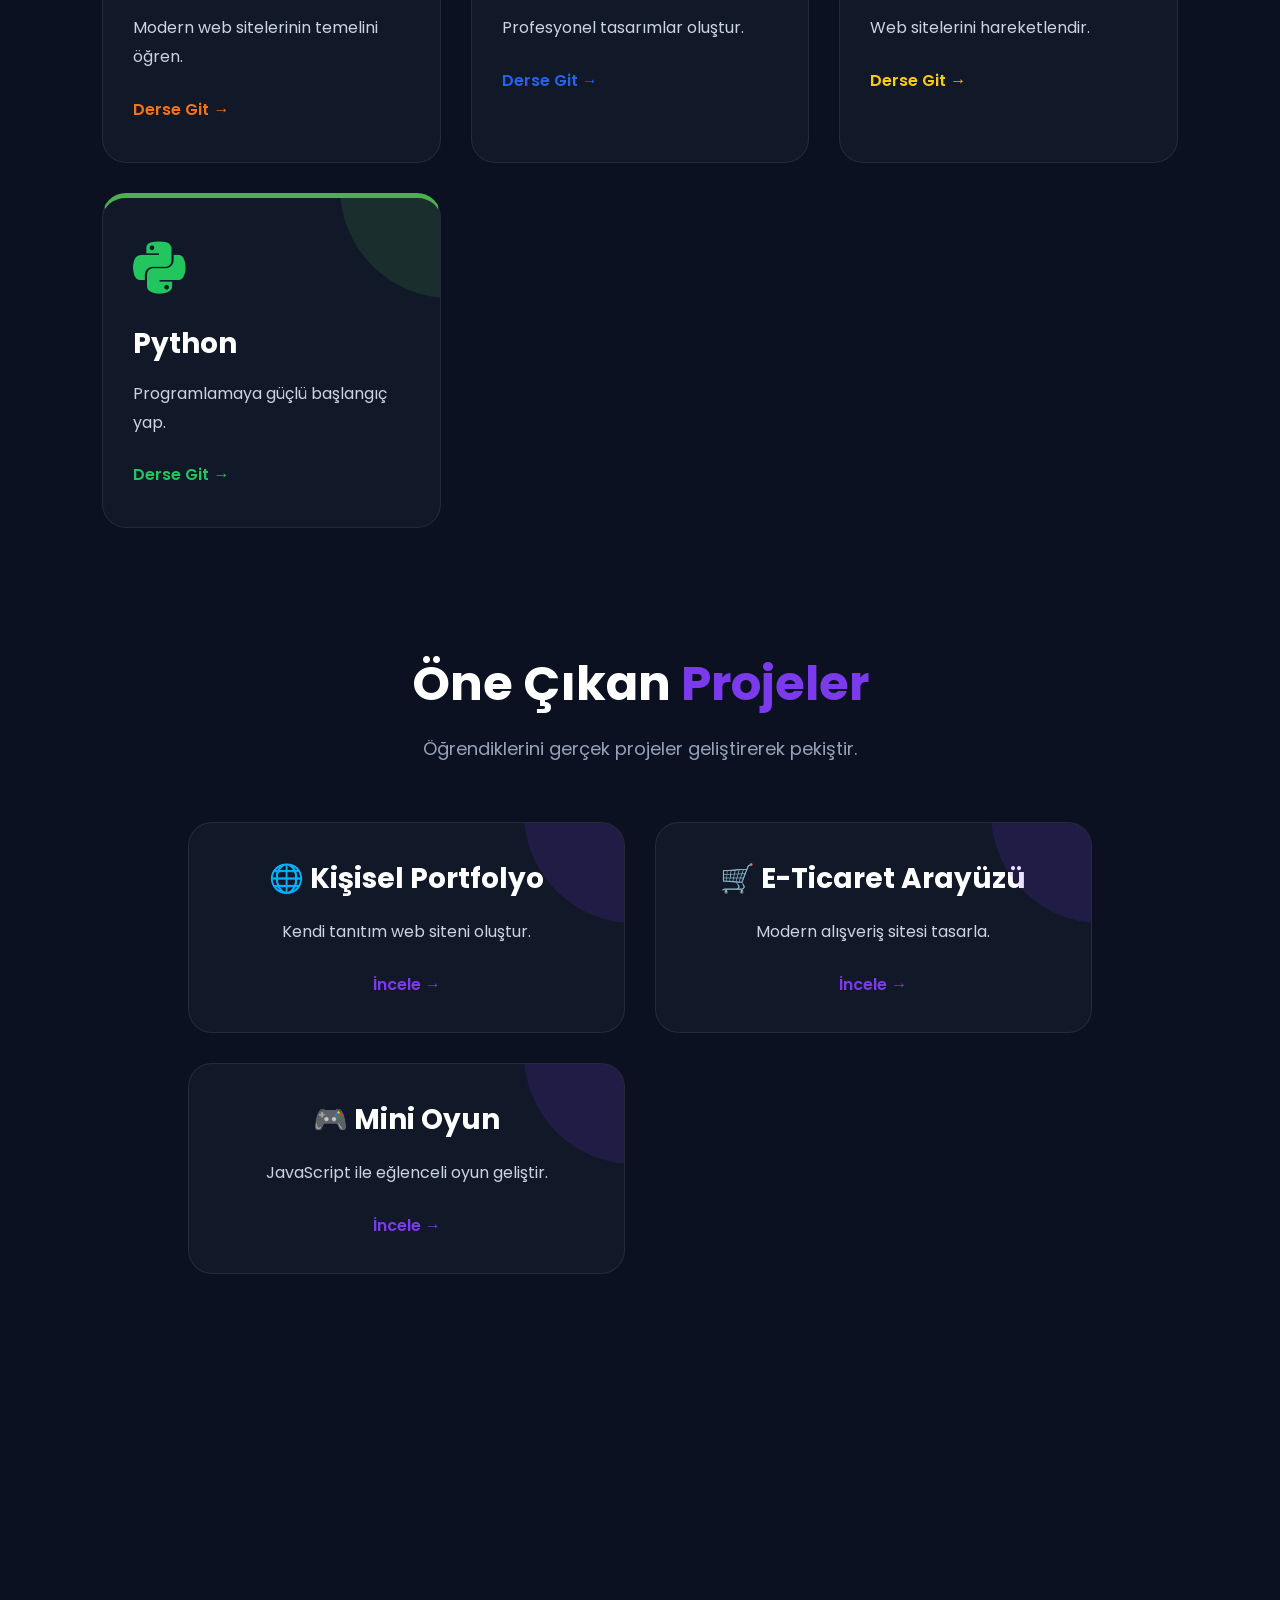
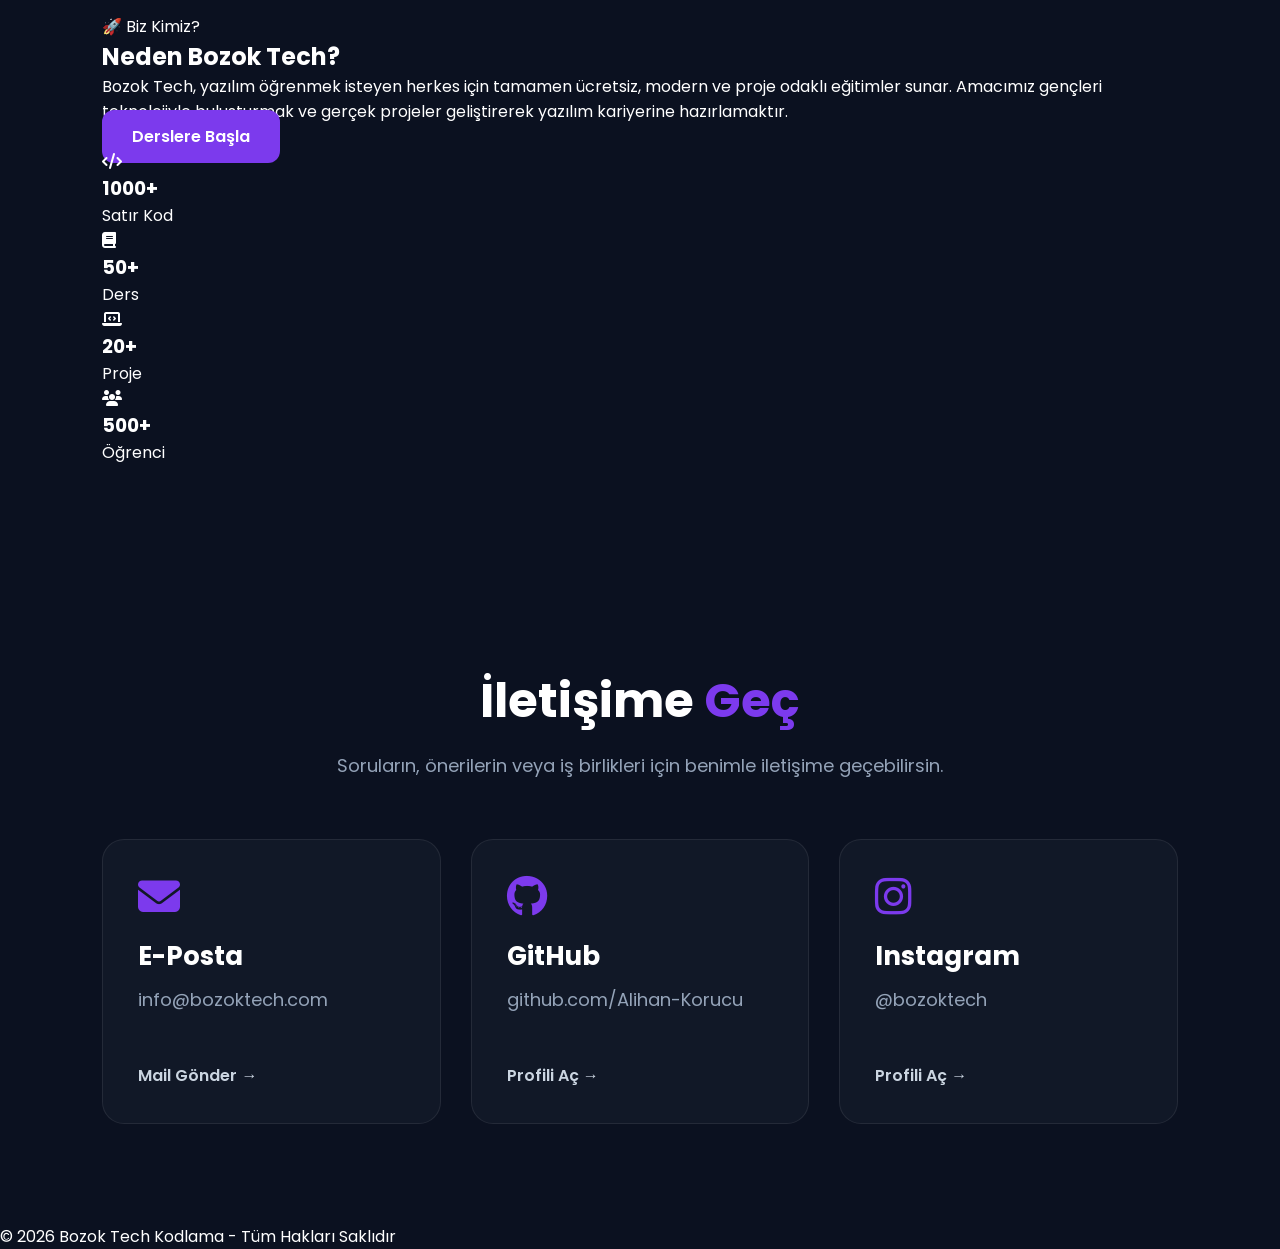
==== commit 53807111: "Revise about section in index.html Refactor 'about' section layout and content for clarity and struc" ====
--- a/index.html
+++ b/index.html
@@ -328,86 +328,59 @@
  
 </section>
 
-
- <section id="hakkimizda" class="about-section">
-
-<div class="about-left">
-
-<span class="about-tag">
-🚀 Hakkımızda
-</span>
-
-<h2>
-
-Neden <span>Bozok Tech?</span>
-
-</h2>
-
-<p>
-
-Bozok Tech Kodlama, yazılım öğrenmek isteyen herkes için
-tamamen ücretsiz, modern ve proje odaklı eğitimler sunar.
-
-Amacımız; gençleri teknoloji ile buluşturmak, gerçek
-projeler geliştirerek yazılım dünyasına hazırlamaktır.
-
-</p>
-
-<div class="about-buttons">
-
-<a href="#dersler" class="primary-btn">
-Derslere Başla
-</a>
-
-</div>
-
-</div>
-
-<div class="about-right">
-
-<div class="about-box">
-
-<i class="fa-solid fa-code"></i>
-
-<h3>1000+</h3>
-
-<p>Satır Kod</p>
-
-</div>
-
-<div class="about-box">
-
-<i class="fa-solid fa-book"></i>
-
-<h3>50+</h3>
-
-<p>Ders</p>
-
-</div>
-
-<div class="about-box">
-
-<i class="fa-solid fa-laptop-code"></i>
-
-<h3>20+</h3>
-
-<p>Proje</p>
-
-</div>
-
-<div class="about-box">
-
-<i class="fa-solid fa-users"></i>
-
-<h3>500+</h3>
-
-<p>Öğrenci</p>
-
-</div>
-
-</div>
+<section id="hakkimizda" class="about">
+
+    <div class="about-left">
+
+        <span class="about-badge">🚀 Biz Kimiz?</span>
+
+        <h2>
+            Neden <span>Bozok Tech</span>?
+        </h2>
+
+        <p>
+            Bozok Tech, yazılım öğrenmek isteyen herkes için tamamen ücretsiz,
+            modern ve proje odaklı eğitimler sunar.
+            Amacımız gençleri teknolojiyle buluşturmak ve gerçek projeler
+            geliştirerek yazılım kariyerine hazırlamaktır.
+        </p>
+
+        <a href="#dersler" class="primary-btn">
+            Derslere Başla
+        </a>
+
+    </div>
+
+    <div class="about-right">
+
+        <div class="about-box">
+            <i class="fa-solid fa-code"></i>
+            <h3>1000+</h3>
+            <p>Satır Kod</p>
+        </div>
+
+        <div class="about-box">
+            <i class="fa-solid fa-book"></i>
+            <h3>50+</h3>
+            <p>Ders</p>
+        </div>
+
+        <div class="about-box">
+            <i class="fa-solid fa-laptop-code"></i>
+            <h3>20+</h3>
+            <p>Proje</p>
+        </div>
+
+        <div class="about-box">
+            <i class="fa-solid fa-users"></i>
+            <h3>500+</h3>
+            <p>Öğrenci</p>
+        </div>
+
+    </div>
 
 </section>
+
 <section id="iletisim" class="contact">
 
     <h2 class="section-title">
--- a/style.css
+++ b/style.css
@@ -829,7 +829,6 @@
 İLETİŞİM
 ==============================*/
 
-.contact{
     padding:120px 8%;
     text-align:center;
 }
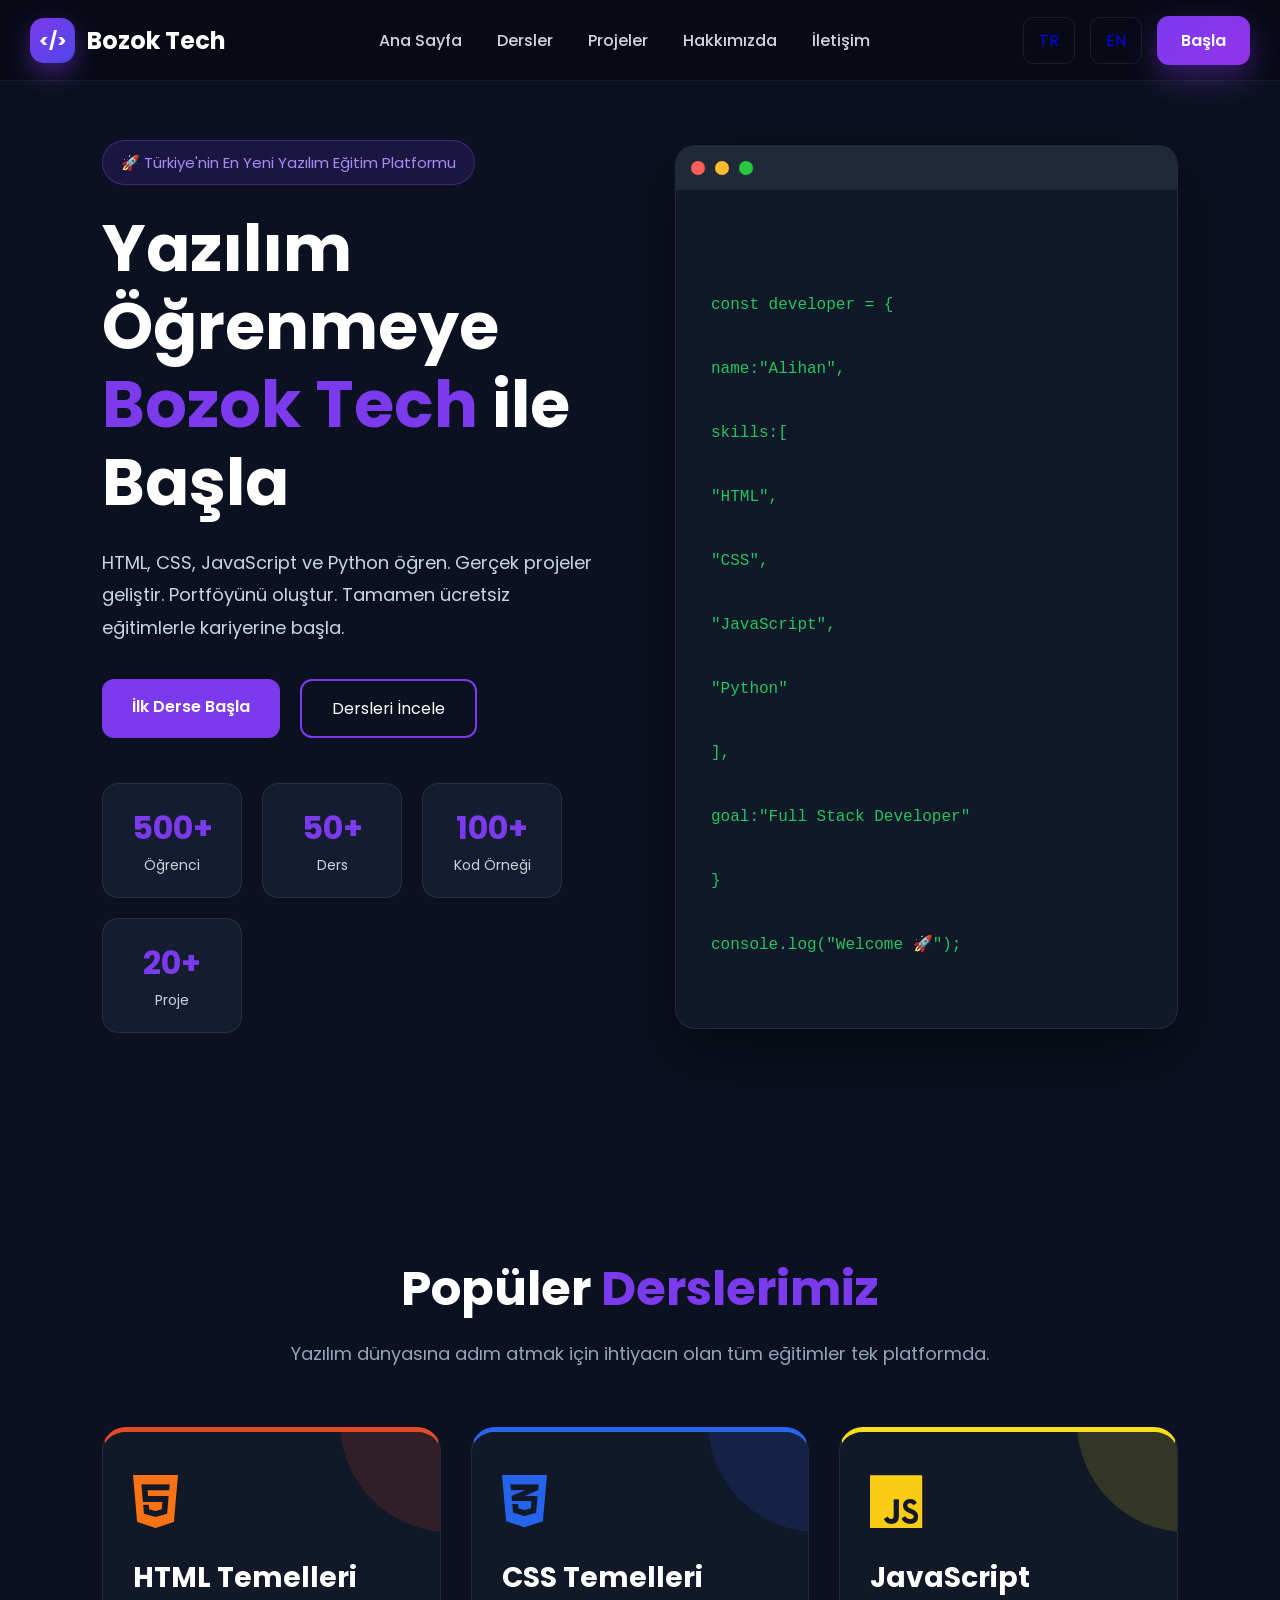
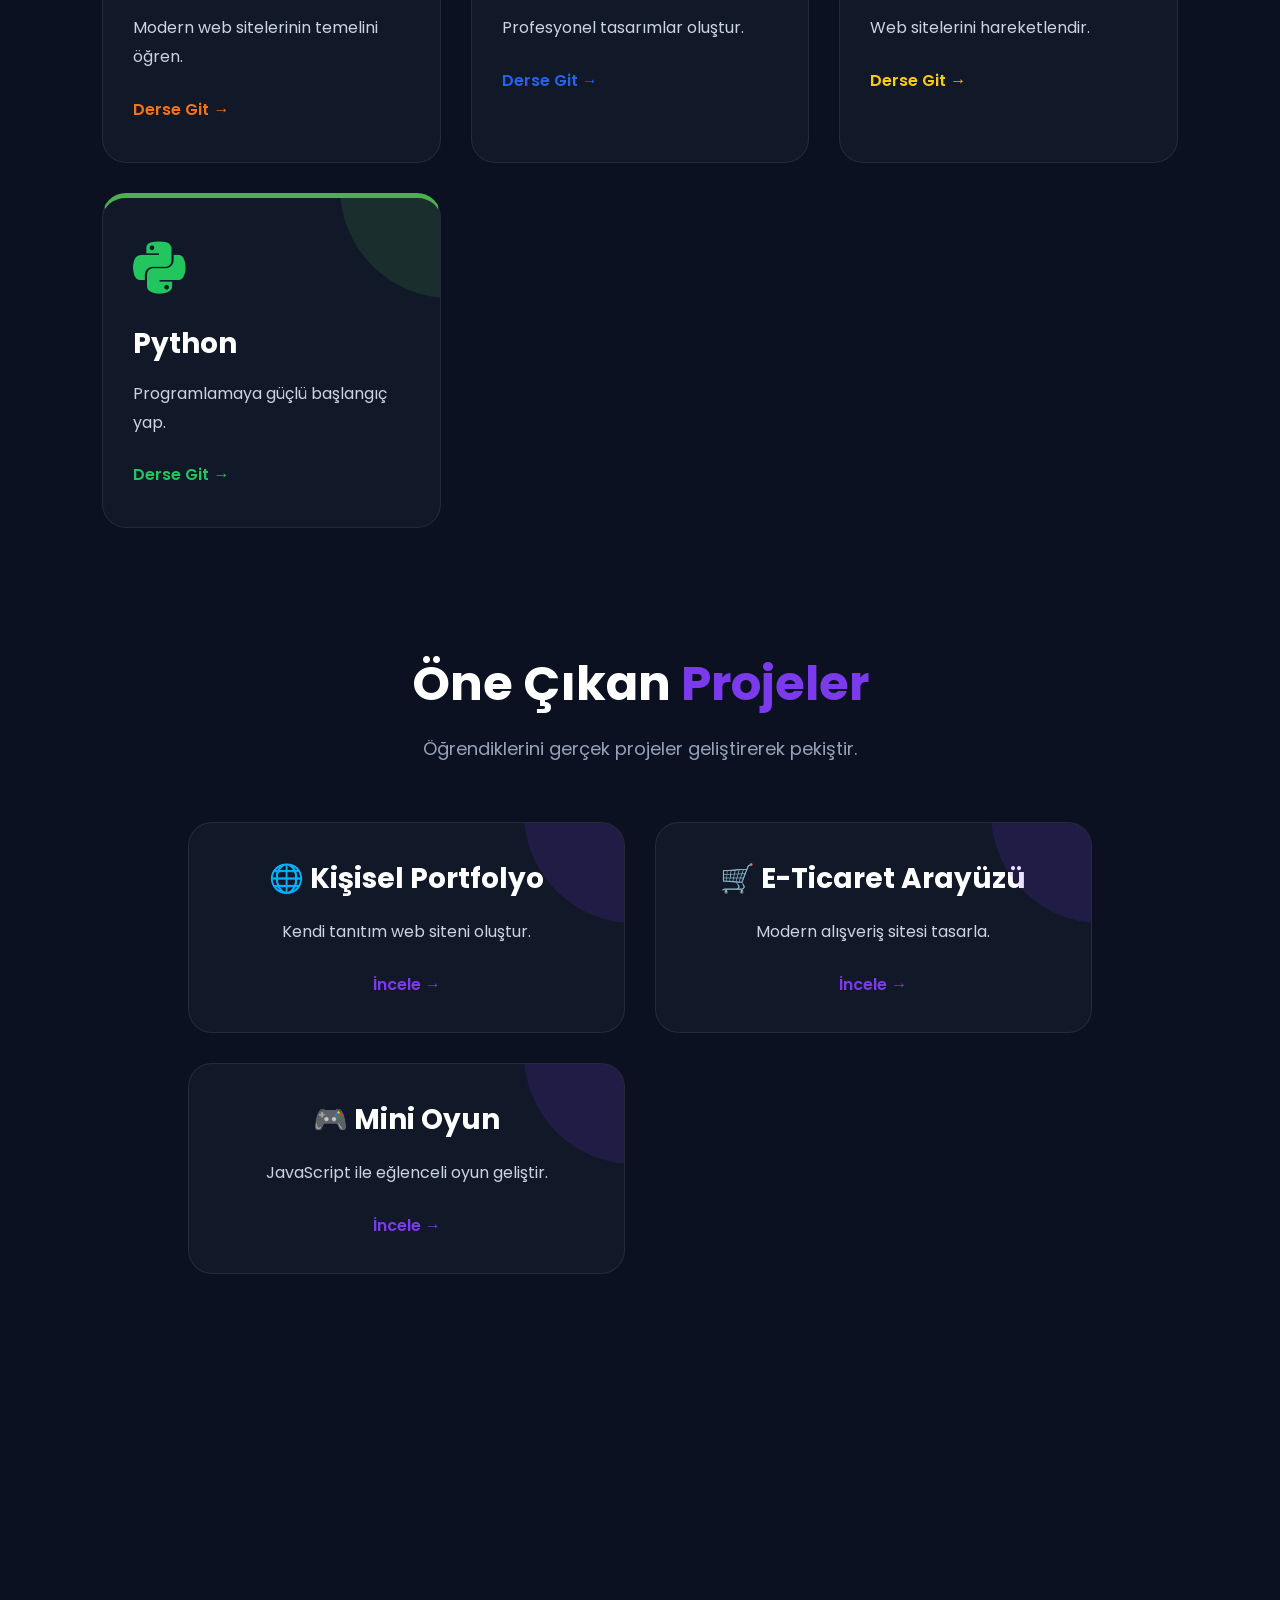
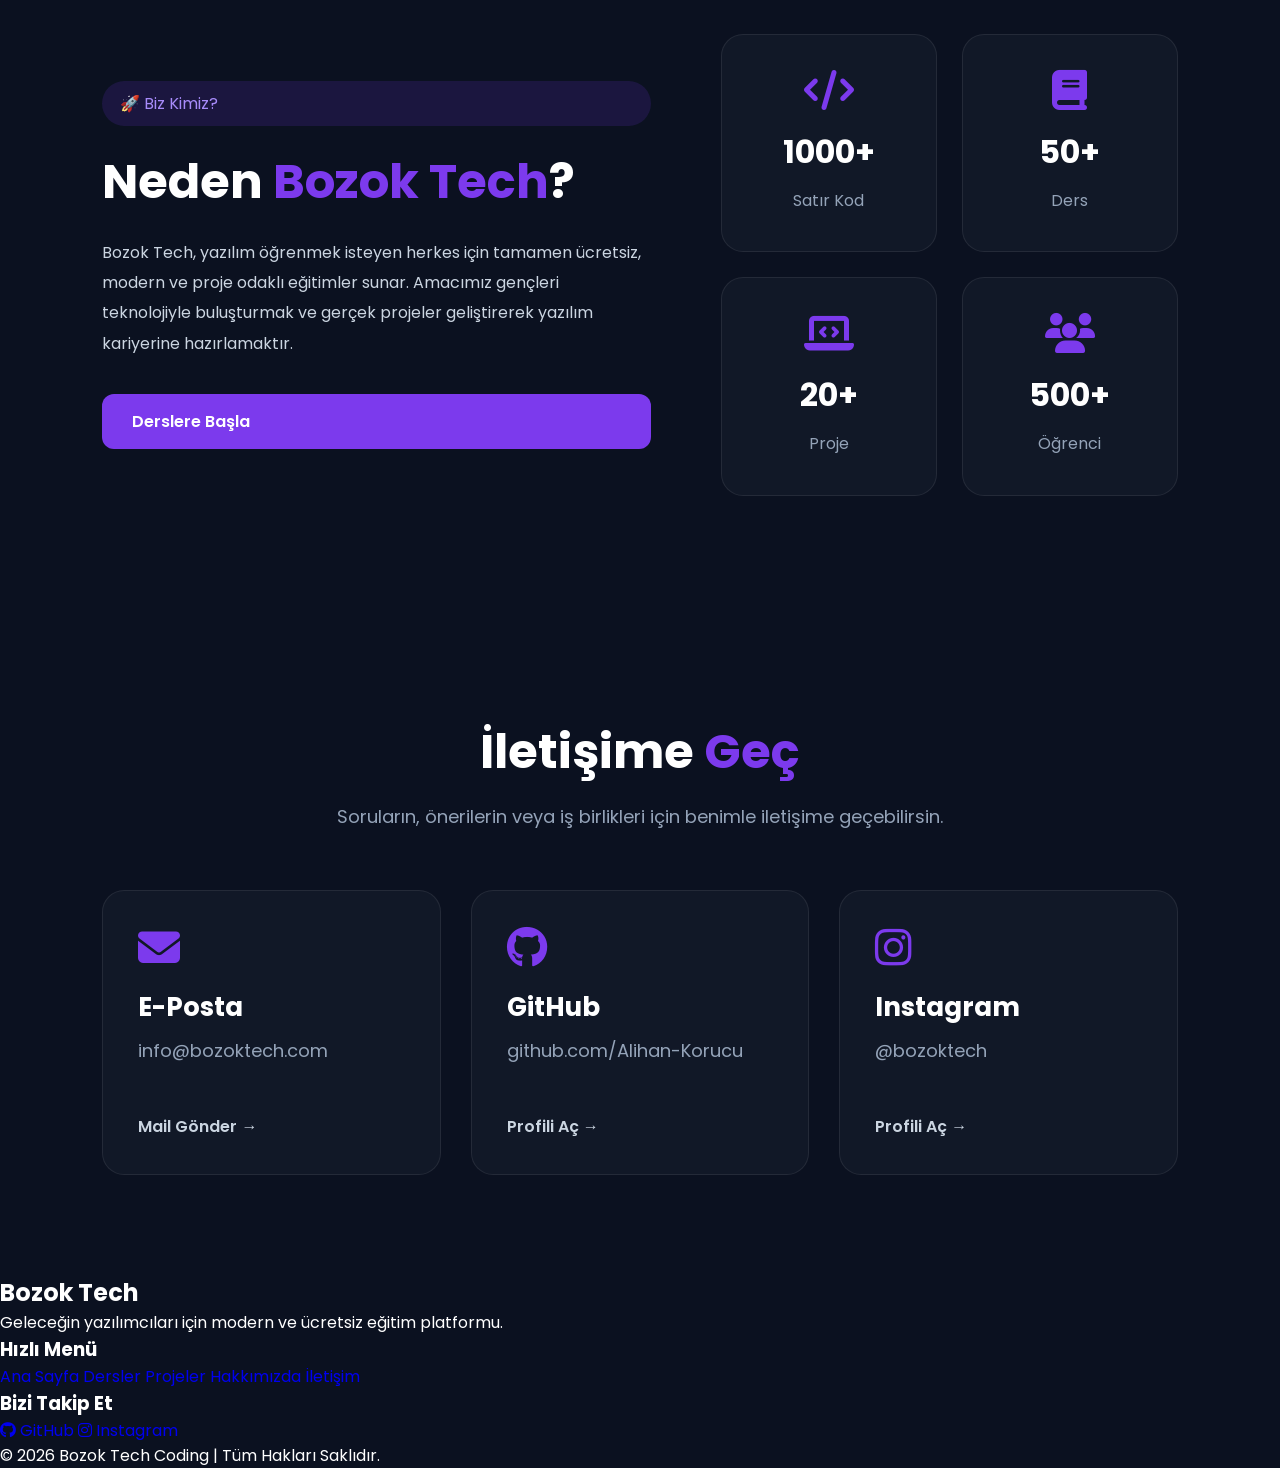
==== commit 870a6aa8: "Update index.html" ====
--- a/index.html
+++ b/index.html
@@ -417,9 +417,47 @@
     </div>
 
 </section>
-<footer>
-© 2026 Bozok Tech Kodlama - Tüm Hakları Saklıdır
+<footer class="footer">
+
+    <div class="footer-content">
+
+        <div class="footer-logo">
+            <h2>Bozok Tech</h2>
+            <p>
+                Geleceğin yazılımcıları için modern ve ücretsiz eğitim platformu.
+            </p>
+        </div>
+
+        <div class="footer-links">
+            <h3>Hızlı Menü</h3>
+
+            <a href="#anasayfa">Ana Sayfa</a>
+            <a href="#dersler">Dersler</a>
+            <a href="#projeler">Projeler</a>
+            <a href="#hakkimizda">Hakkımızda</a>
+            <a href="#iletisim">İletişim</a>
+        </div>
+
+        <div class="footer-social">
+
+            <h3>Bizi Takip Et</h3>
+
+            <a href="https://github.com/Alihan-Korucu" target="_blank">
+                <i class="fa-brands fa-github"></i> GitHub
+            </a>
+
+            <a href="#">
+                <i class="fa-brands fa-instagram"></i> Instagram
+            </a>
+
+        </div>
+
+    </div>
+
+    <div class="footer-bottom">
+        © 2026 Bozok Tech Coding | Tüm Hakları Saklıdır.
+    </div>
+
 </footer>
-
 </body>
 </html>
--- a/style.css
+++ b/style.css
@@ -880,3 +880,91 @@
 .contact-card a:hover{
     color:#7c3aed;
 }
+/*==============================
+HAKKIMIZDA
+==============================*/
+
+.about{
+    display:grid;
+    grid-template-columns:1.2fr 1fr;
+    gap:70px;
+    align-items:center;
+    padding:120px 8%;
+}
+.about-left{
+    display:flex;
+    flex-direction:column;
+    justify-content:center;
+}
+.about-badge{
+    display:inline-block;
+    background:rgba(124,58,237,.15);
+    color:#a78bfa;
+    padding:10px 18px;
+    border-radius:30px;
+    margin-bottom:20px;
+}
+
+.about h2{
+    font-size:48px;
+    margin-bottom:20px;
+}
+
+.about h2 span{
+    color:#7c3aed;
+}
+
+.about p{
+    color:#cbd5e1;
+    line-height:1.9;
+    margin-bottom:35px;
+}
+
+.about-right{
+    display:grid;
+    grid-template-columns:repeat(2,1fr);
+    gap:25px;
+}
+
+.about-box{
+    background:#111827;
+    border:1px solid rgba(255,255,255,.08);
+    border-radius:22px;
+    padding:35px;
+    text-align:center;
+    transition:.35s;
+}
+
+.about-box:hover{
+    transform:translateY(-10px);
+    border-color:#7c3aed;
+    box-shadow:0 20px 40px rgba(124,58,237,.25);
+}
+
+.about-box i{
+    font-size:40px;
+    color:#7c3aed;
+    margin-bottom:18px;
+}
+
+.about-box h3{
+    font-size:32px;
+    margin-bottom:10px;
+}
+
+.about-box p{
+    margin:0;
+    color:#94a3b8;
+}
+
+@media(max-width:900px){
+
+.about{
+    grid-template-columns:1fr;
+}
+
+.about-right{
+    grid-template-columns:1fr 1fr;
+}
+
+}
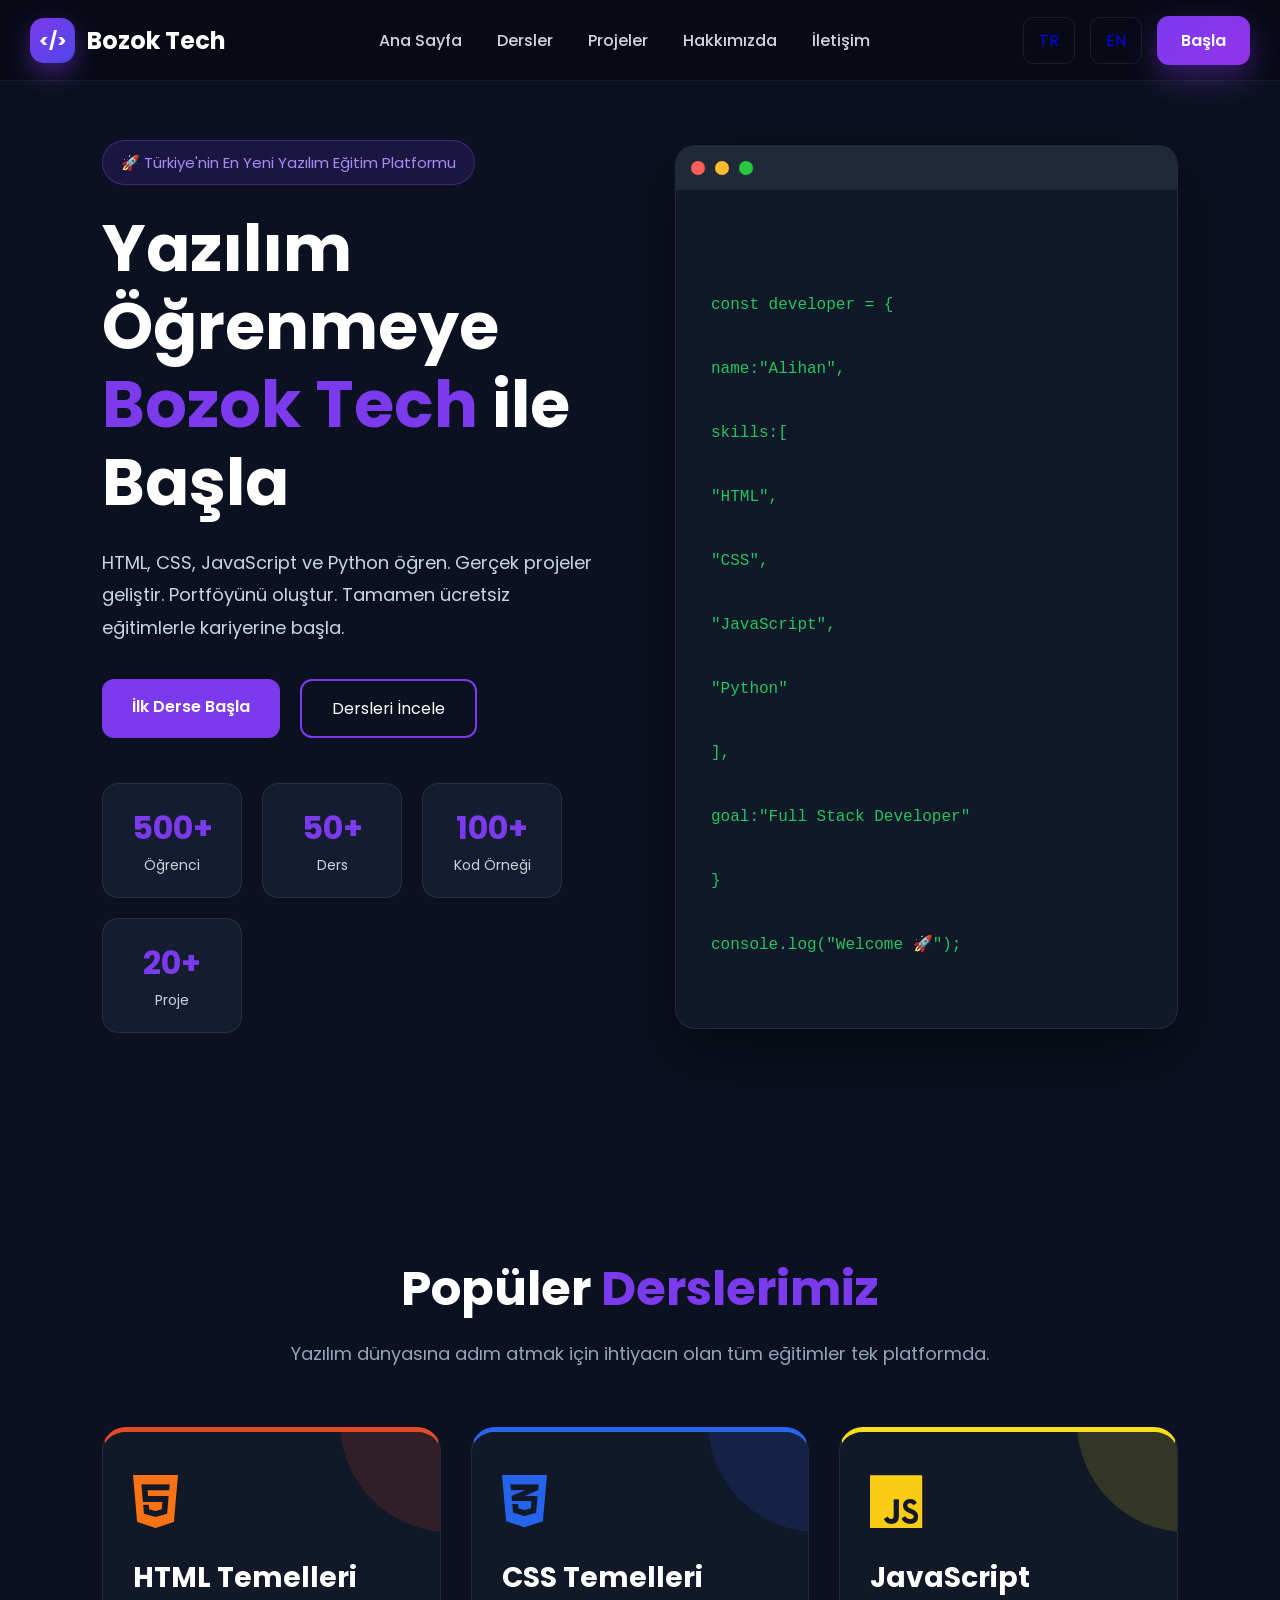
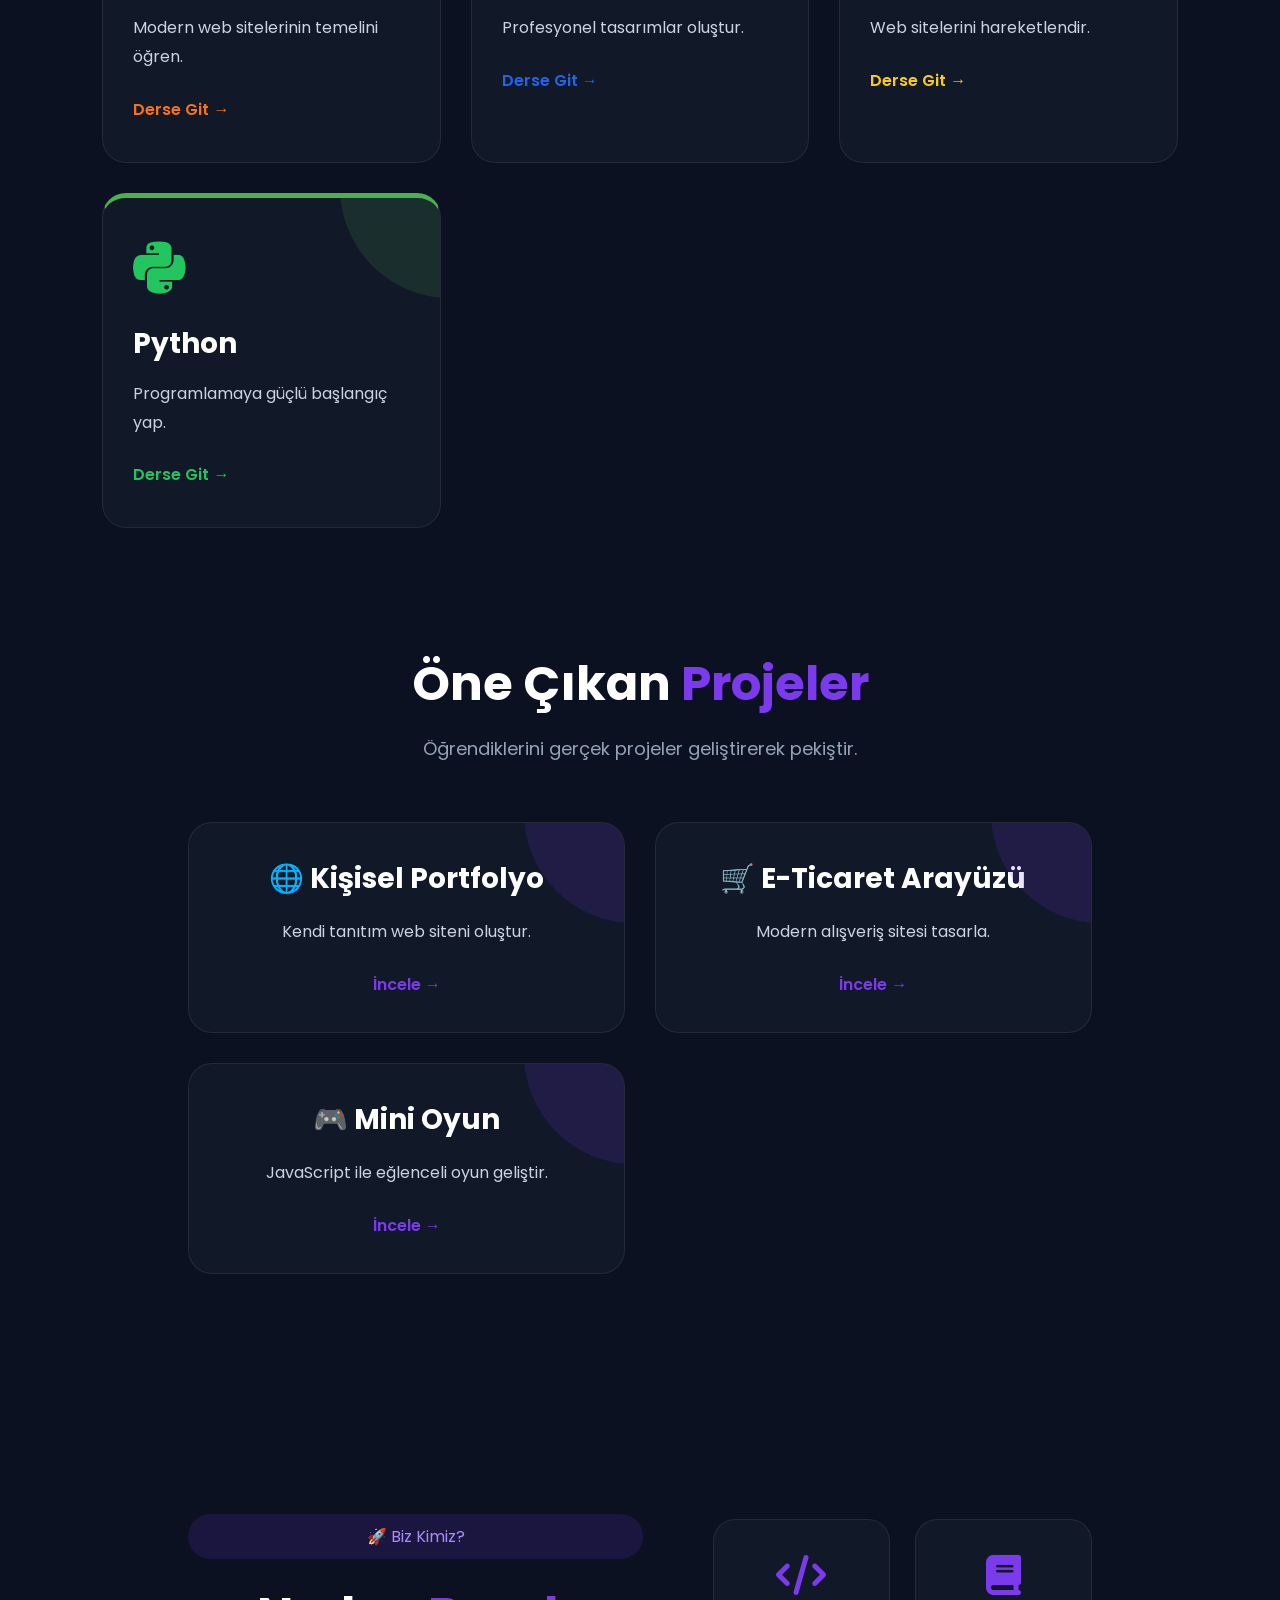
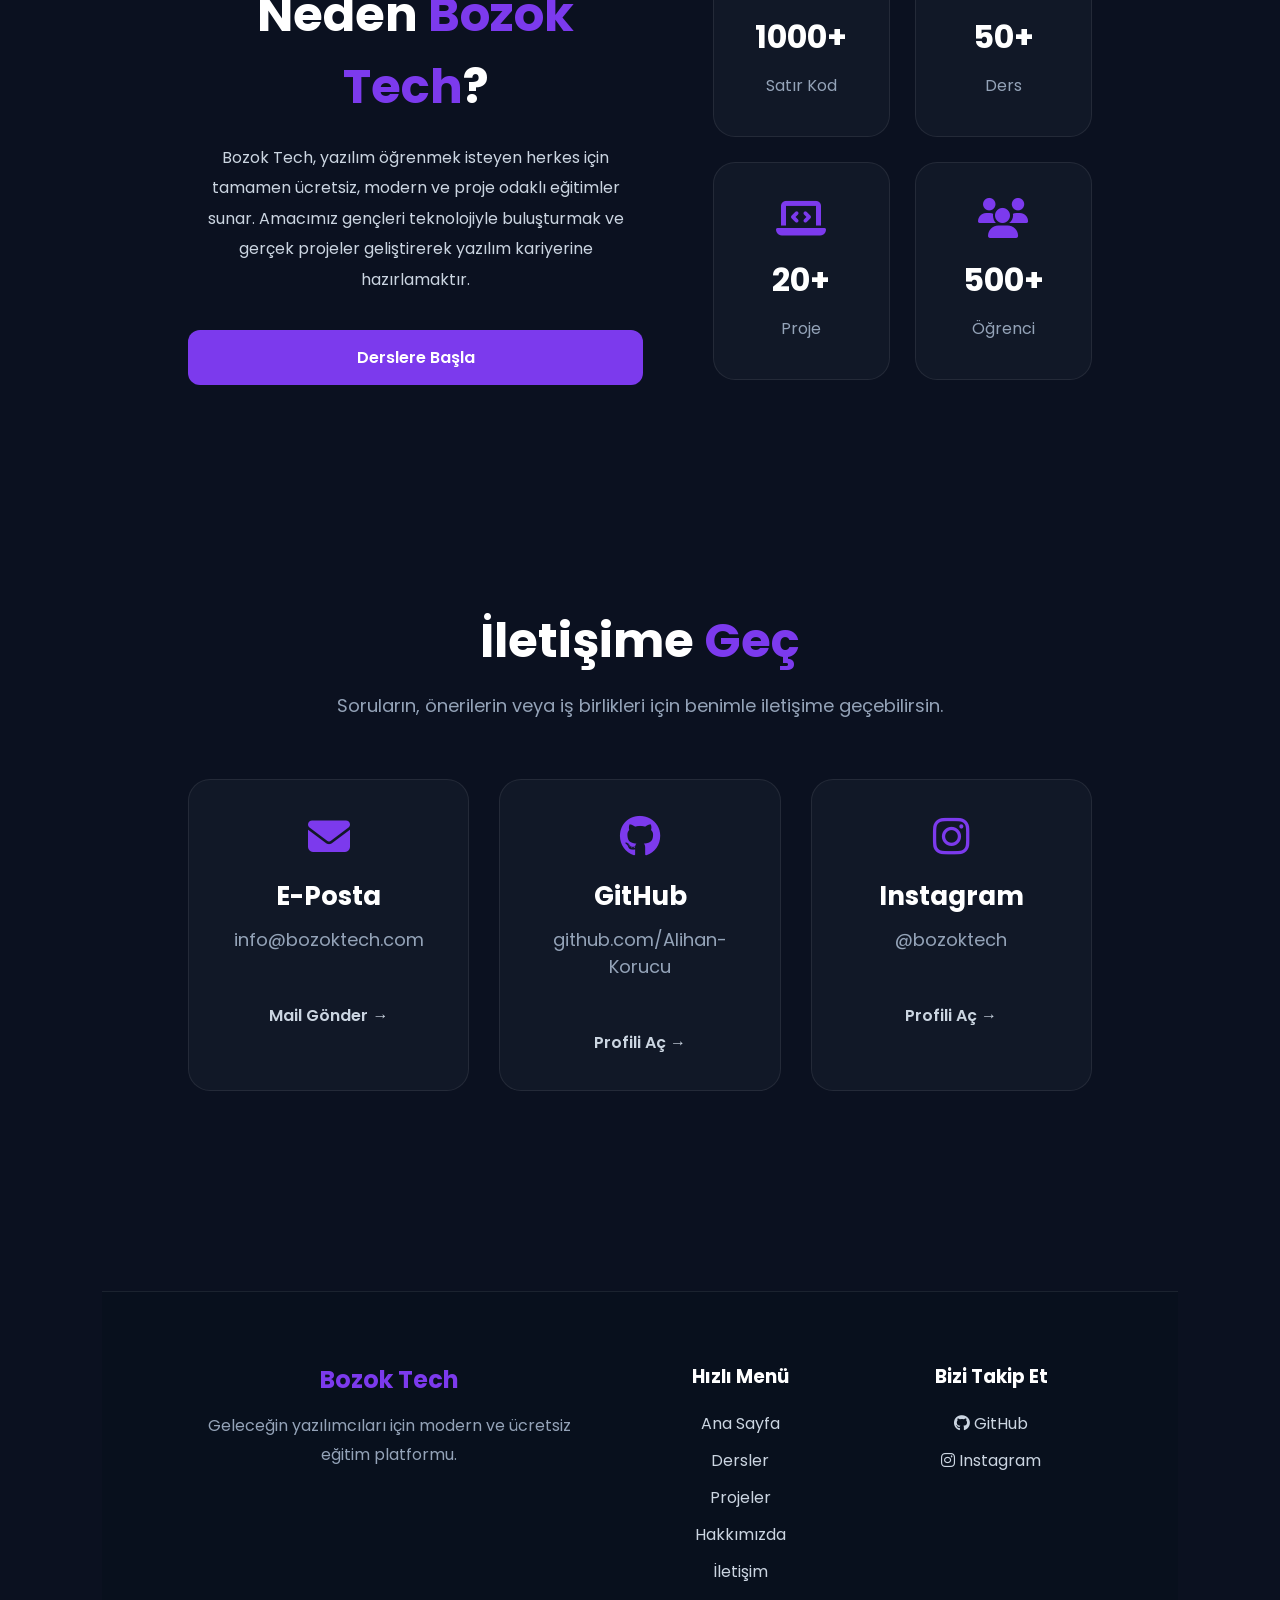
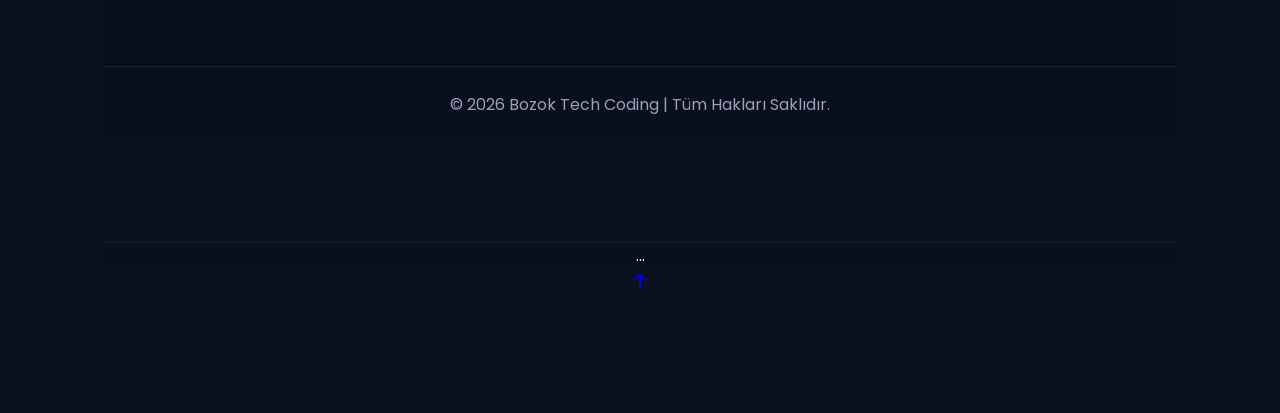
==== commit f6ccba65: "Update index.html" ====
--- a/index.html
+++ b/index.html
@@ -325,8 +325,6 @@
 </div>
 
 </section>
- 
-</section>
 
 <section id="hakkimizda" class="about">
 
@@ -459,5 +457,13 @@
     </div>
 
 </footer>
+<footer class="footer">
+...
+</footer>
+
+<a href="#anasayfa" class="scroll-top">
+    <i class="fa-solid fa-arrow-up"></i>
+</a>
+
 </body>
 </html>
--- a/style.css
+++ b/style.css
@@ -968,3 +968,73 @@
 }
 
 }
+/*==============================
+FOOTER
+==============================*/
+
+.footer{
+    background:#08101d;
+    border-top:1px solid rgba(255,255,255,.08);
+    margin-top:100px;
+}
+
+.footer-content{
+    max-width:1300px;
+    margin:auto;
+    padding:70px 8%;
+    display:grid;
+    grid-template-columns:2fr 1fr 1fr;
+    gap:50px;
+}
+
+.footer-logo h2{
+    color:#7c3aed;
+    margin-bottom:15px;
+}
+
+.footer-logo p{
+    color:#94a3b8;
+    line-height:1.8;
+}
+
+.footer-links,
+.footer-social{
+    display:flex;
+    flex-direction:column;
+}
+
+.footer-links h3,
+.footer-social h3{
+    margin-bottom:20px;
+}
+
+.footer-links a,
+.footer-social a{
+    color:#cbd5e1;
+    margin-bottom:12px;
+    transition:.3s;
+}
+
+.footer-links a:hover,
+.footer-social a:hover{
+    color:#7c3aed;
+}
+
+.footer-bottom{
+    border-top:1px solid rgba(255,255,255,.08);
+    text-align:center;
+    padding:25px;
+    color:#94a3b8;
+}
+
+@media(max-width:900px){
+    .footer-content{
+        grid-template-columns:1fr;
+        text-align:center;
+    }
+
+    .footer-links,
+    .footer-social{
+        align-items:center;
+    }
+}
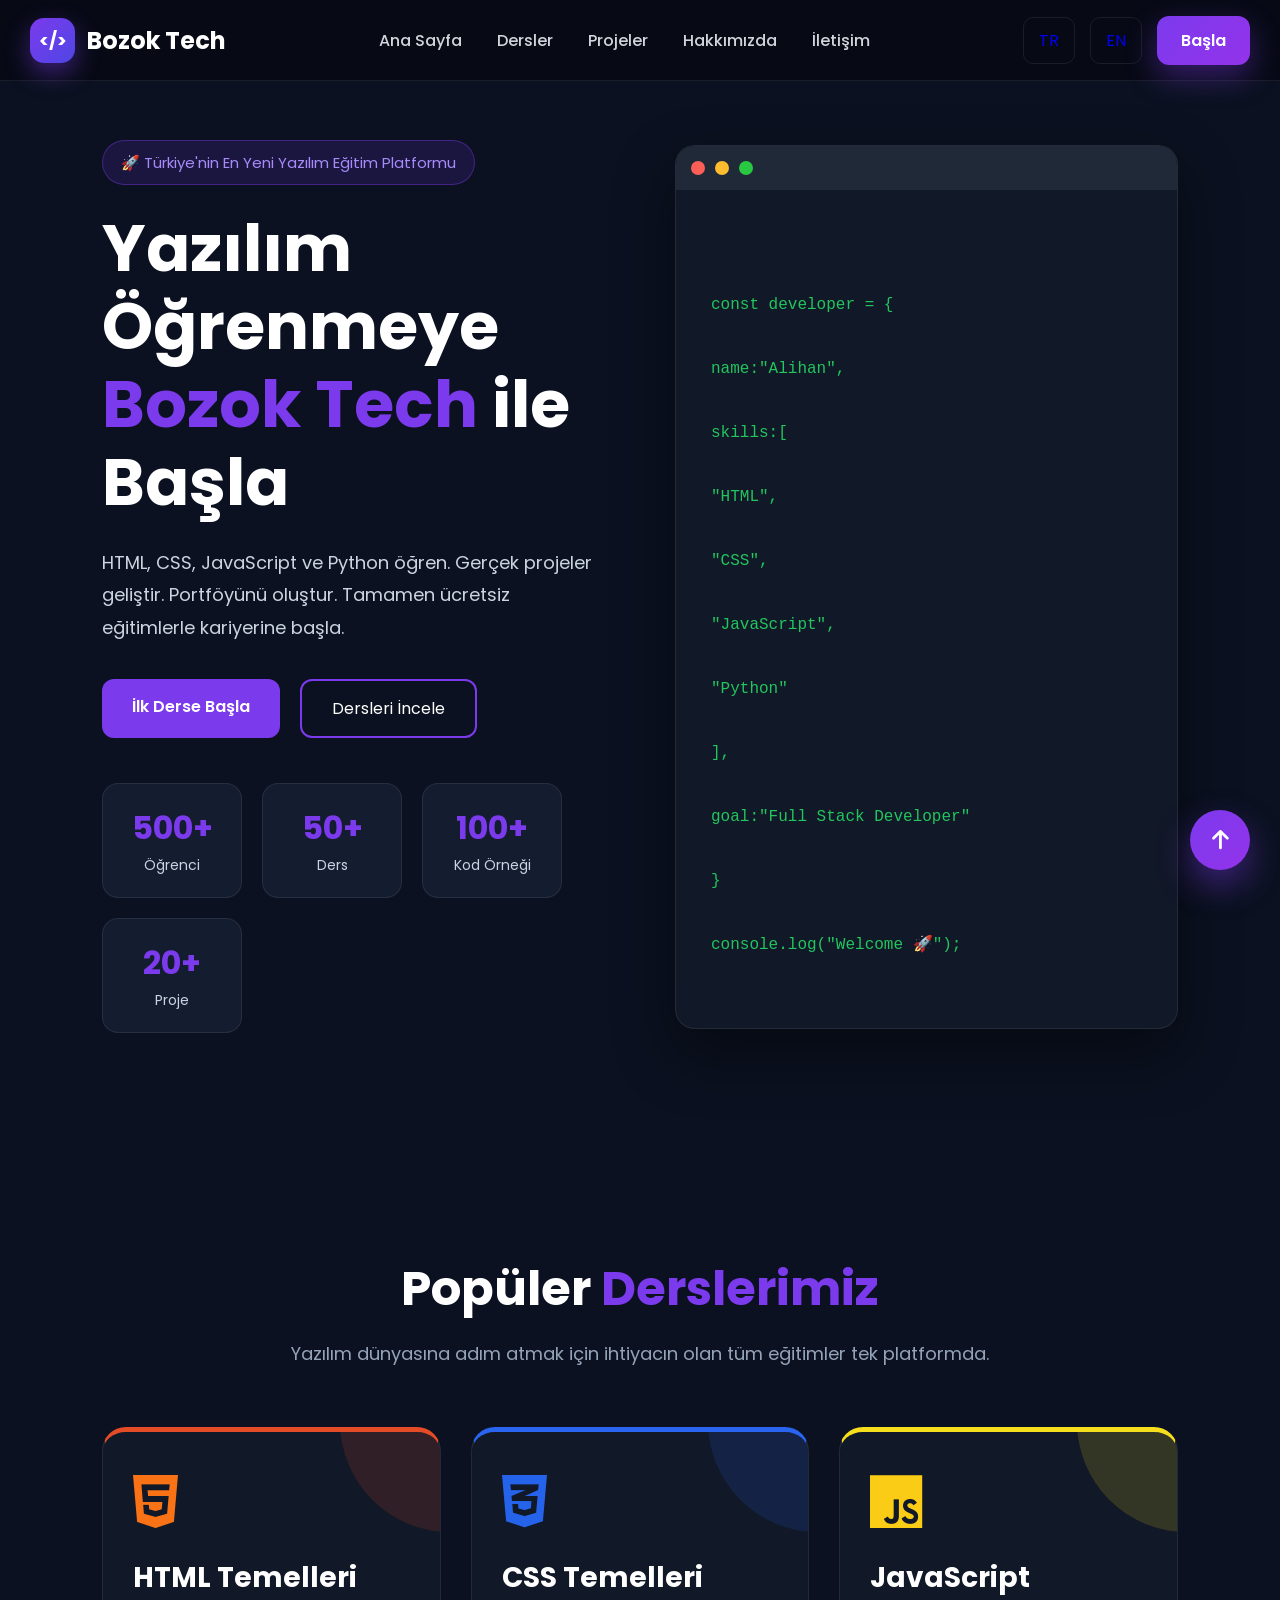
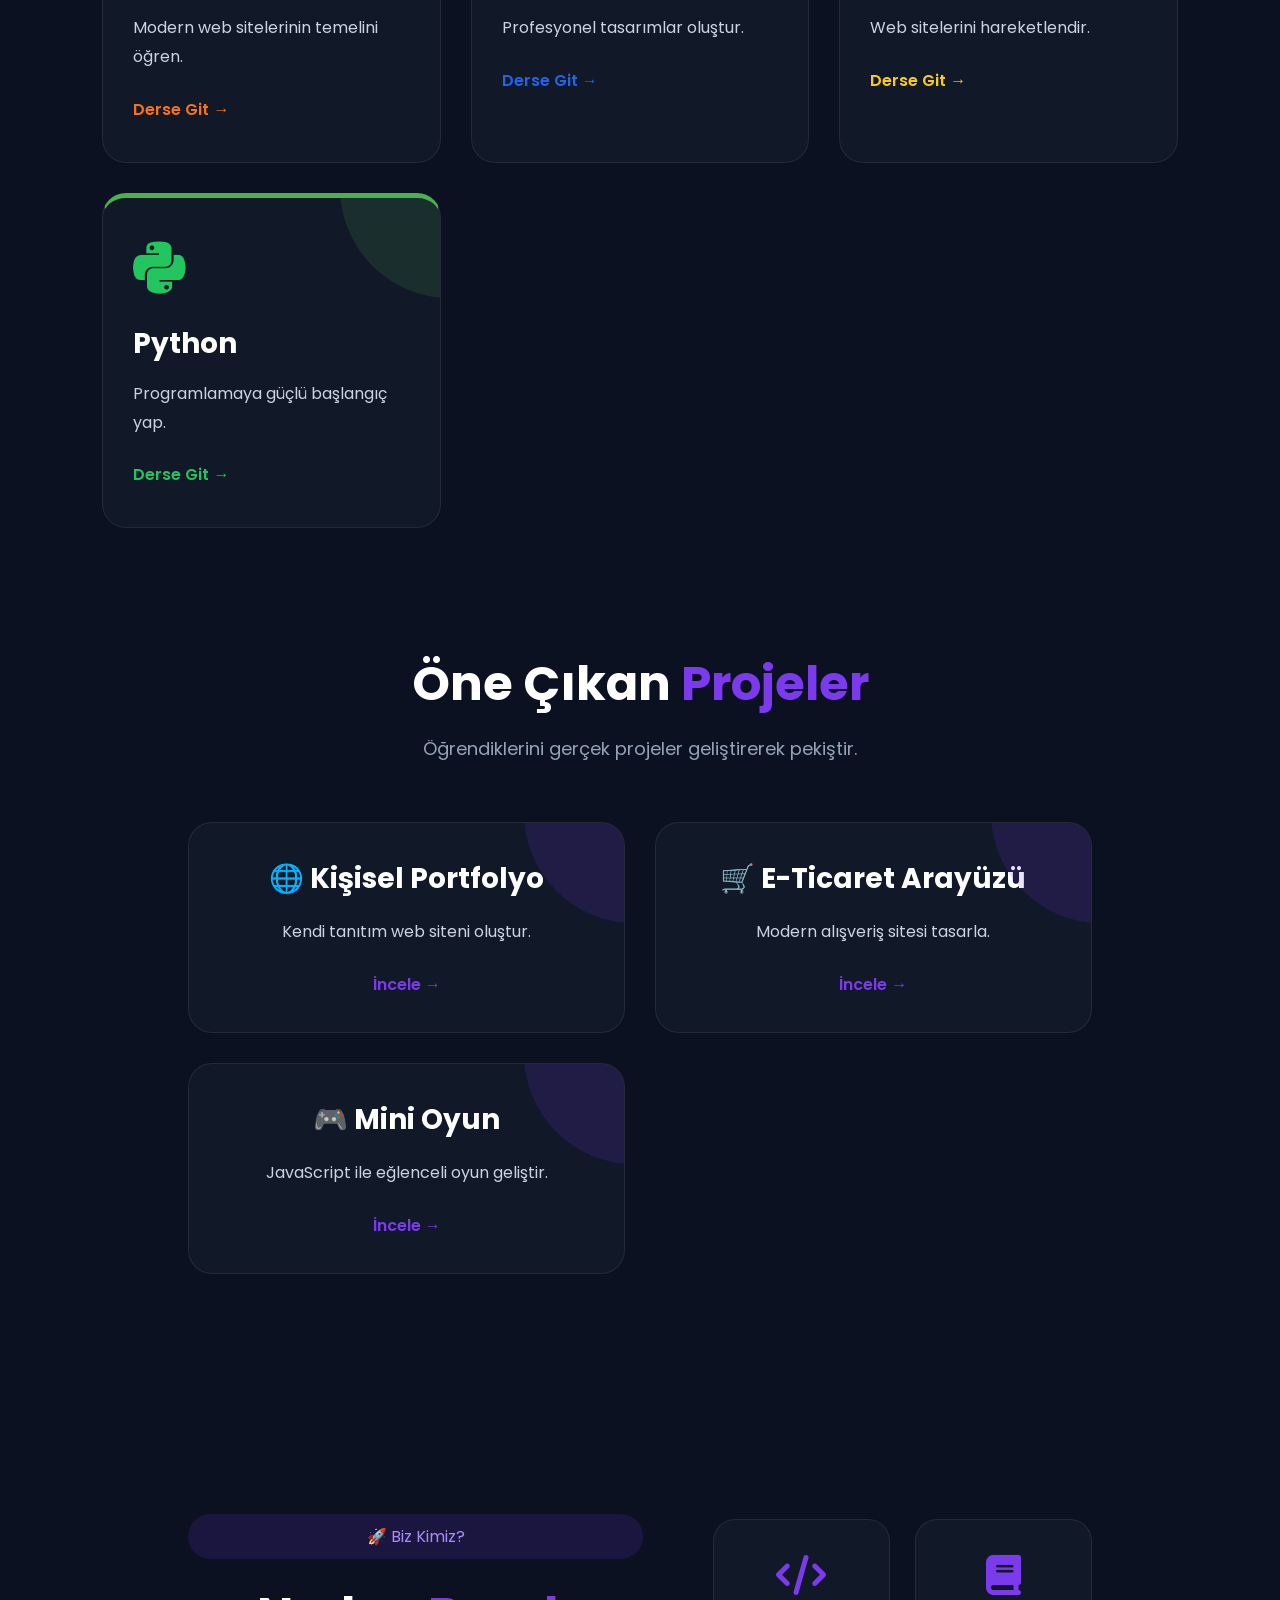
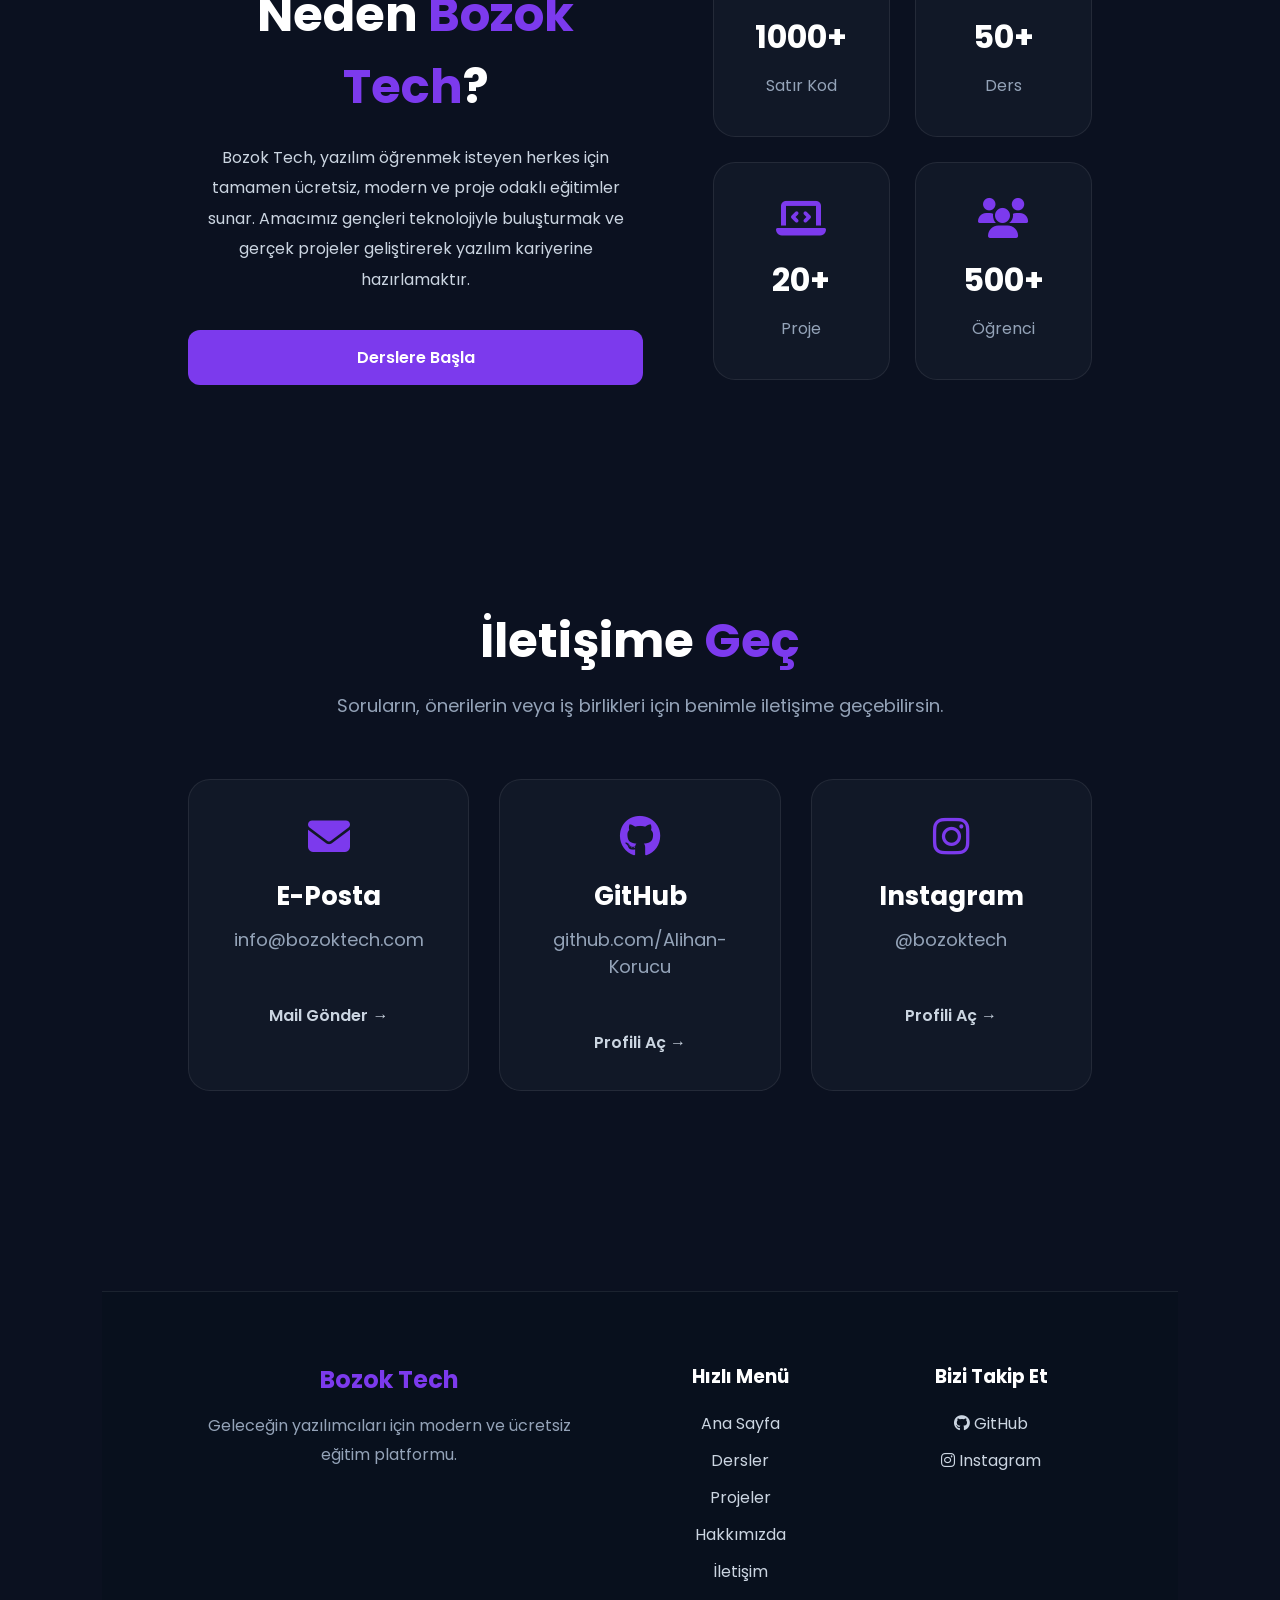
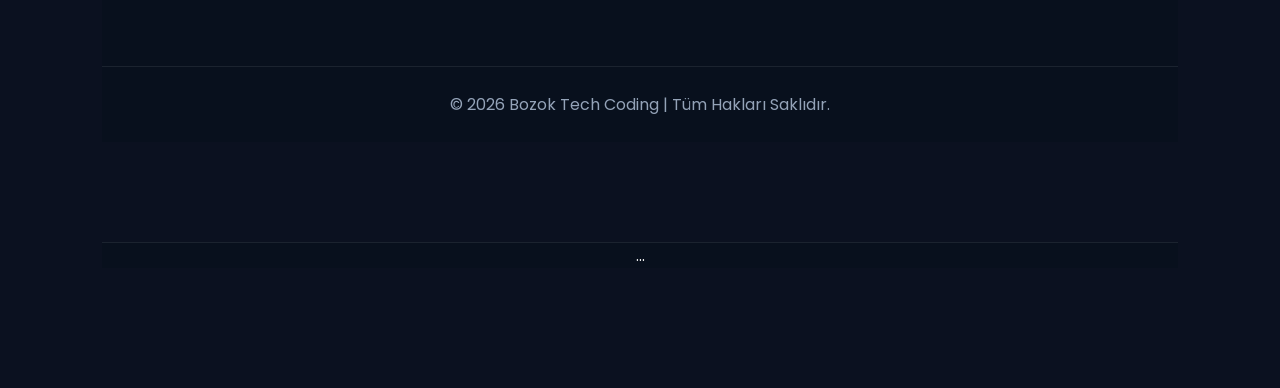
==== commit aab3a4fb: "Update index.html" ====
--- a/index.html
+++ b/index.html
@@ -114,7 +114,7 @@
 
 <div class="stat-card">
 
-<h2>500+</h2>
+<h2 class="counter" data-target="500">0</h2>
 
 <span>Öğrenci</span>
 
@@ -122,15 +122,15 @@
 
 <div class="stat-card">
 
-<h2>50+</h2>
-
+<h2 class="counter" data-target="50">0</h2>
+ 
 <span>Ders</span>
 
 </div>
 
 <div class="stat-card">
 
-<h2>100+</h2>
+<h2 class="counter" data-target="100">0</h2>
 
 <span>Kod Örneği</span>
 
@@ -138,8 +138,8 @@
 
 <div class="stat-card">
 
-<h2>20+</h2>
-
+<h2 class="counter" data-target="20">0</h2>
+ 
 <span>Proje</span>
 
 </div>
@@ -464,6 +464,40 @@
 <a href="#anasayfa" class="scroll-top">
     <i class="fa-solid fa-arrow-up"></i>
 </a>
-
+<script>
+
+const counters=document.querySelectorAll(".counter");
+
+const speed=30;
+
+counters.forEach(counter=>{
+
+const update=()=>{
+
+const target=+counter.getAttribute("data-target");
+
+const count=+counter.innerText;
+
+const increment=Math.ceil(target/speed);
+
+if(count<target){
+
+counter.innerText=count+increment;
+
+setTimeout(update,40);
+
+}else{
+
+counter.innerText=target+"+";
+
+}
+
+}
+
+update();
+
+});
+
+</script>
 </body>
 </html>
--- a/style.css
+++ b/style.css
@@ -1038,3 +1038,54 @@
         align-items:center;
     }
 }
+/*==============================
+YUKARI ÇIK BUTONU
+==============================*/
+
+.scroll-top{
+    position:fixed;
+    right:30px;
+    bottom:30px;
+    width:60px;
+    height:60px;
+    background:linear-gradient(135deg,#7c3aed,#9333ea);
+    color:#fff;
+    border-radius:50%;
+    display:flex;
+    justify-content:center;
+    align-items:center;
+    font-size:22px;
+    box-shadow:0 15px 35px rgba(124,58,237,.45);
+    transition:.35s;
+    z-index:9999;
+}
+
+.scroll-top:hover{
+    transform:translateY(-6px) scale(1.08);
+    box-shadow:0 20px 40px rgba(124,58,237,.6);
+/*==============================
+YUKARI ÇIK BUTONU
+==============================*/
+
+.scroll-top{
+    position:fixed;
+    right:30px;
+    bottom:30px;
+    width:60px;
+    height:60px;
+    background:linear-gradient(135deg,#7c3aed,#9333ea);
+    color:#fff;
+    border-radius:50%;
+    display:flex;
+    justify-content:center;
+    align-items:center;
+    font-size:22px;
+    box-shadow:0 15px 35px rgba(124,58,237,.45);
+    transition:.35s;
+    z-index:9999;
+}
+
+.scroll-top:hover{
+    transform:translateY(-6px) scale(1.08);
+    box-shadow:0 20px 40px rgba(124,58,237,.6);
+}
